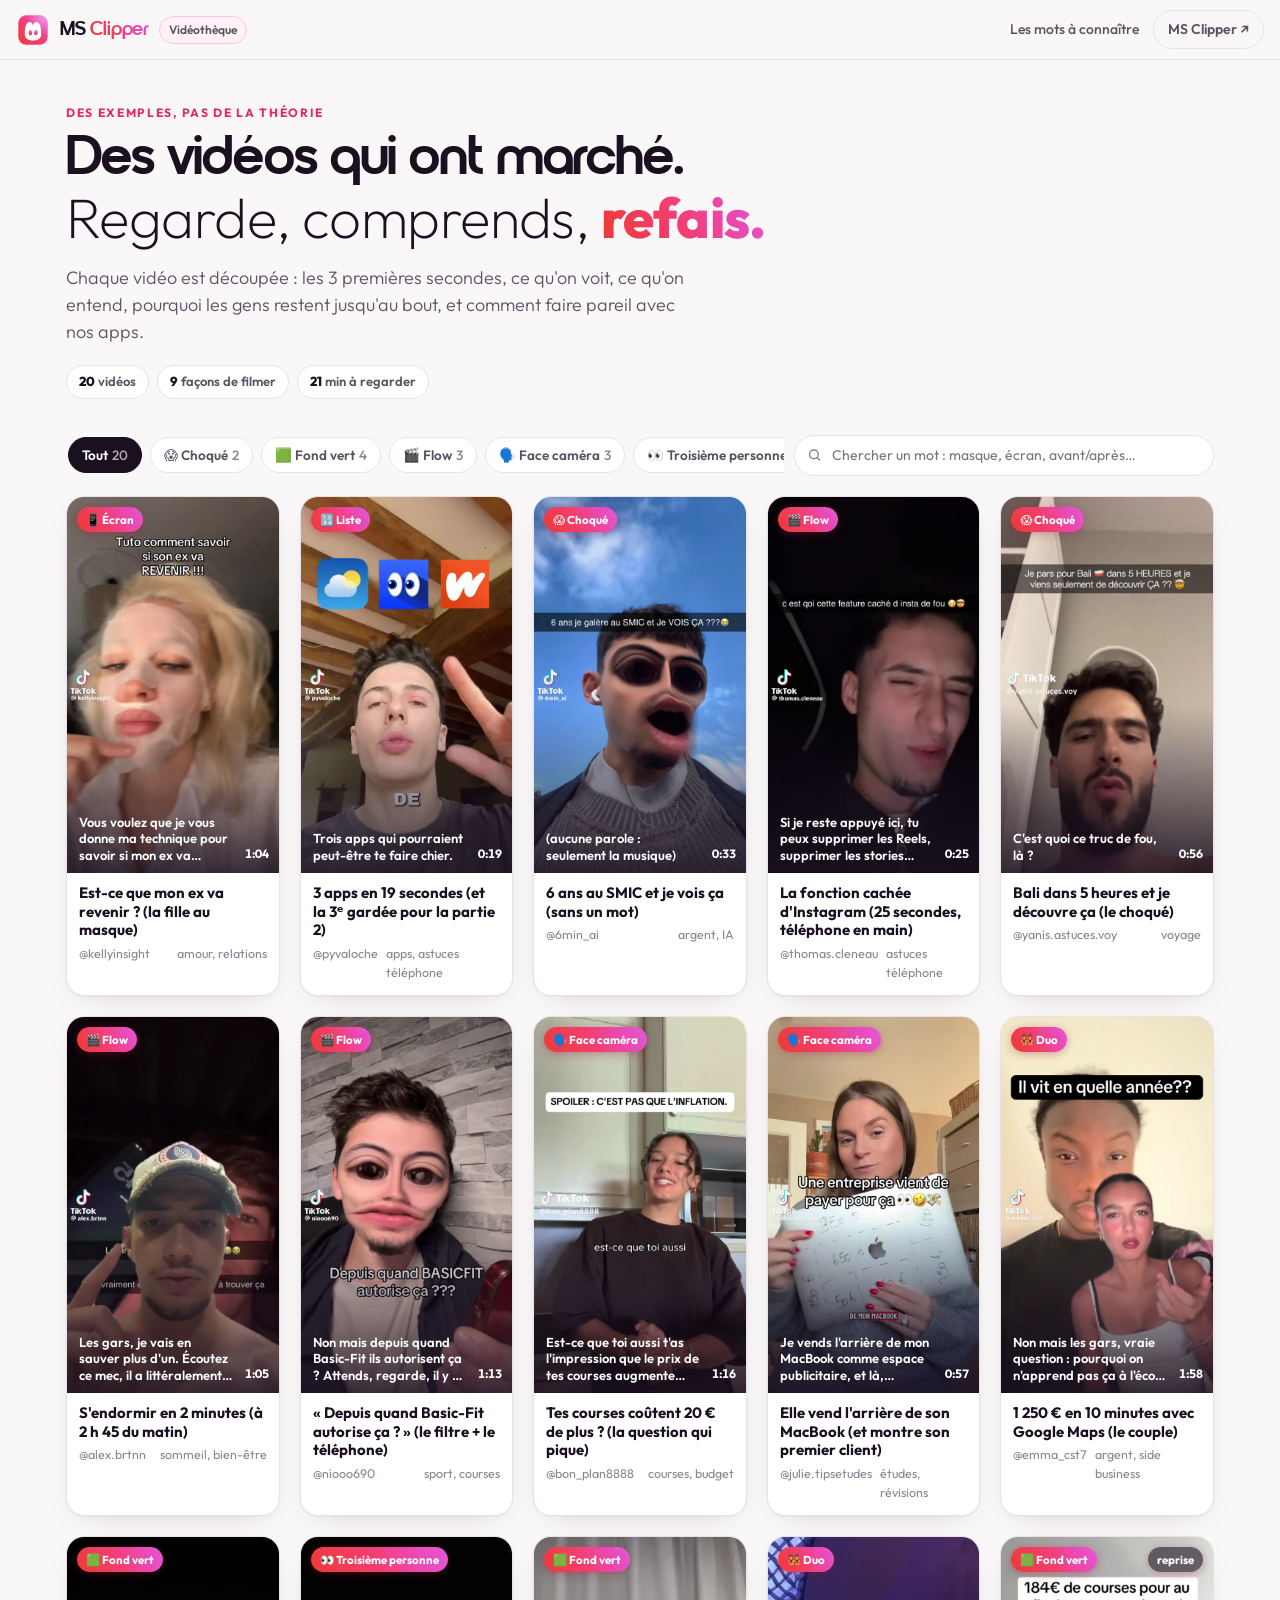
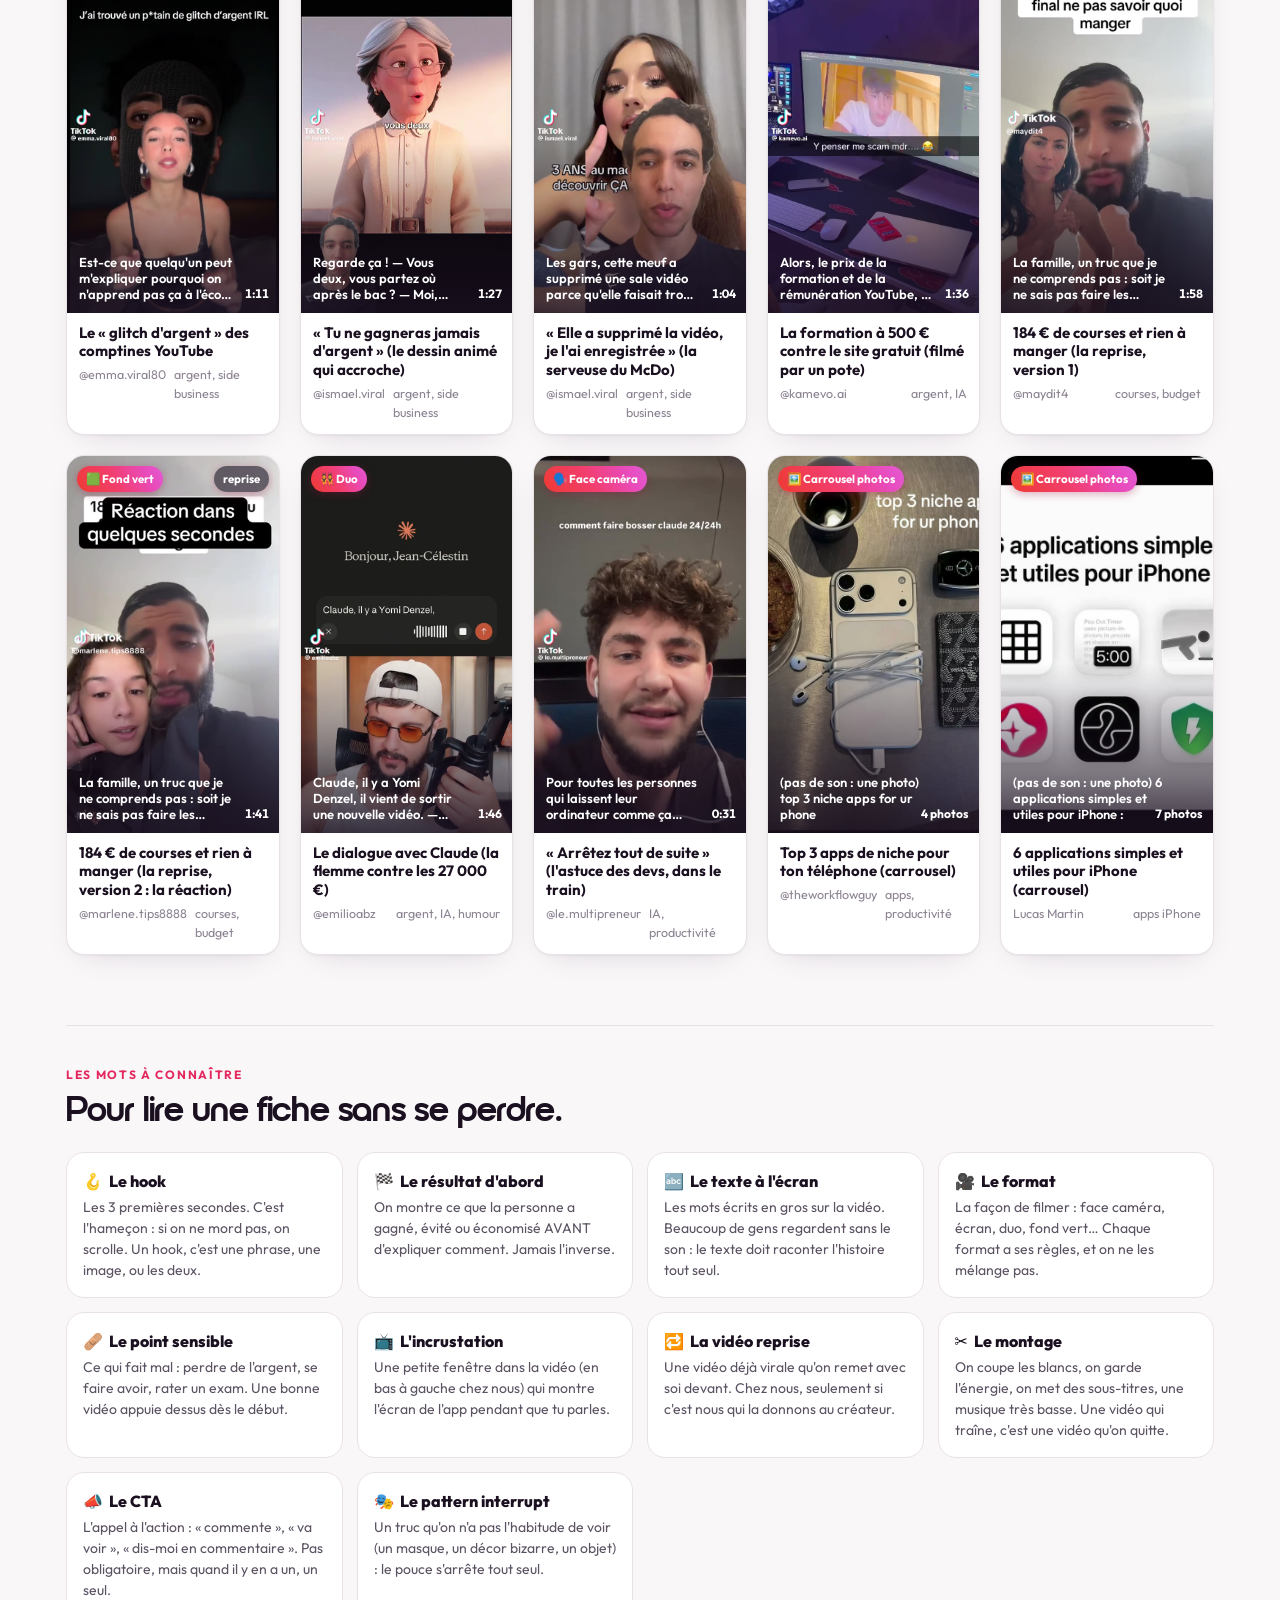
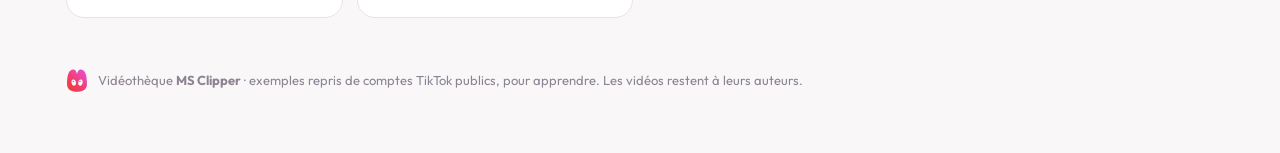
==== site/index.html @ fd5bc8db "Cache : version sur style.css et app.js Co-Authored-By: Claude Fable 5.1 <noreply@anthropic.com>" ====
<!doctype html>
<html lang="fr">
<head>
  <meta charset="utf-8">
  <meta name="viewport" content="width=device-width, initial-scale=1, viewport-fit=cover">
  <title>Vidéothèque MS Clipper</title>
  <meta name="description" content="Des vidéos qui ont marché, découpées pour les comprendre : le hook, ce qu'on voit, ce qu'on entend, pourquoi ça marche et comment le refaire.">
  <meta name="theme-color" content="#f23e6e">
  <meta name="robots" content="noindex">
  <link rel="icon" href="img/favicon.png" type="image/png">
  <link rel="apple-touch-icon" href="img/apple-touch-icon.png">
  <meta property="og:title" content="Vidéothèque MS Clipper">
  <meta property="og:description" content="Des vidéos qui ont marché, découpées pour les comprendre et les refaire.">
  <meta property="og:type" content="website">
  <meta property="og:locale" content="fr_FR">
  <link rel="preconnect" href="https://fonts.googleapis.com">
  <link rel="preconnect" href="https://fonts.gstatic.com" crossorigin>
  <link href="https://fonts.googleapis.com/css2?family=Outfit:wght@200;300;400;500;600;700;800;900&display=swap" rel="stylesheet">
  <link rel="stylesheet" href="style.css?v=2">
</head>
<body>
  <header class="top">
    <a class="brand" href="#" aria-label="Vidéothèque MS Clipper, accueil">
      <img src="img/icone.svg" alt="" width="34" height="34">
      <span class="wordmark">MS <em>Clipper</em></span>
      <span class="area">Vidéothèque</span>
    </a>
    <nav class="topnav">
      <a href="#lexique">Les mots à connaître</a>
      <a class="btn btn-ghost" href="https://ms-clipper.vercel.app" target="_blank" rel="noopener">MS Clipper ↗</a>
    </nav>
  </header>

  <main id="accueil">
    <section class="hero">
      <div class="eyebrow">Des exemples, pas de la théorie</div>
      <h1>
        <span class="l1">Des vidéos qui ont marché.</span>
        <span class="l2">Regarde, comprends, <b class="brand-text">refais.</b></span>
      </h1>
      <p class="lead">Chaque vidéo est découpée : les 3 premières secondes, ce qu'on voit, ce qu'on entend, pourquoi les gens restent jusqu'au bout, et comment faire pareil avec nos apps.</p>
      <div class="stats" id="stats"></div>
    </section>

    <section class="filtres" aria-label="Filtres">
      <div class="chips" id="chips-formats"></div>
      <label class="recherche">
        <svg width="16" height="16" viewBox="0 0 24 24" fill="none" stroke="currentColor" stroke-width="2.2" stroke-linecap="round"><circle cx="11" cy="11" r="7"/><path d="m20 20-3.5-3.5"/></svg>
        <input id="q" type="search" placeholder="Chercher un mot : masque, écran, avant/après…" autocomplete="off">
      </label>
    </section>

    <section class="grille" id="grille" aria-live="polite"></section>
    <p class="vide" id="vide" hidden>Rien avec ce mot. Essaie un autre, ou enlève le filtre.</p>

    <section class="lexique" id="lexique">
      <div class="eyebrow">Les mots à connaître</div>
      <h2 class="display">Pour lire une fiche sans se perdre.</h2>
      <div class="defs" id="defs"></div>
    </section>

    <footer class="pied">
      <img src="img/mascotte-degrade.svg" alt="" width="22" height="25">
      <span>Vidéothèque <strong>MS Clipper</strong> · exemples repris de comptes TikTok publics, pour apprendre. Les vidéos restent à leurs auteurs.</span>
    </footer>
  </main>

  <section id="fiche" class="fiche" hidden aria-modal="true" role="dialog">
    <div class="fiche-barre">
      <a class="btn btn-ghost retour" href="#" id="retour">← Toutes les vidéos</a>
      <div class="fiche-nav">
        <button class="btn btn-ghost" id="prec" title="Vidéo précédente (←)">←</button>
        <span class="compteur" id="compteur"></span>
        <button class="btn btn-ghost" id="suiv" title="Vidéo suivante (→)">→</button>
      </div>
    </div>
    <div class="fiche-corps" id="fiche-corps"></div>
  </section>

  <script src="app.js?v=2"></script>
</body>
</html>
---- site/style.css ----
/* Vidéothèque MS Clipper — charte MS Clipper (iBrand + Outfit, dégradé rouge → magenta) */

@font-face {
  font-family: "iBrand";
  src: url("fonts/Ibrand.woff2") format("woff2");
  font-weight: 700;
  font-display: swap;
  /* ù û ü minuscules défectueux dans iBrand : le navigateur les prend dans Outfit */
  unicode-range: U+0000-00F8, U+00FD-FFFF;
}

:root {
  --rouge: #ee3a32;
  --rose: #f23e6e;
  --framboise: #e94ab8;
  --magenta: #e35ad6;
  --brand: #e3285e;
  --brand-50: #fff1f5;
  --brand-100: #ffe1ea;
  --brand-200: #ffc5d7;
  --brand-700: #bf1b4f;
  --ink: #1a1020;
  --canvas: #faf7f9;
  --carte: #ffffff;
  --bord: #e8e2e7;
  --texte: #1a1020;
  --texte-2: #5b5262;
  --texte-3: #8d8493;
  --ombre: 0 1px 2px rgba(26, 16, 32, 0.04), 0 10px 30px -18px rgba(26, 16, 32, 0.25);
  --degrade: linear-gradient(60deg, #ee3a32, #f23e6e 45%, #e94ab8 78%, #e35ad6);
  --rayon: 18px;
  --display: "iBrand", "Outfit", system-ui, sans-serif;
  --sans: "Outfit", system-ui, -apple-system, sans-serif;
}

@media (prefers-color-scheme: dark) {
  :root:not([data-theme="light"]) {
    --canvas: #150d1a;
    --carte: #1f1526;
    --bord: #33263c;
    --texte: #f6f0f4;
    --texte-2: #c3b7c6;
    --texte-3: #8d8493;
    --brand-50: #2a1522;
    --brand-100: #3a1a2d;
    --brand-200: #52223c;
    --ombre: 0 1px 2px rgba(0, 0, 0, 0.3), 0 10px 30px -18px rgba(0, 0, 0, 0.6);
  }
}
:root[data-theme="dark"] {
  --canvas: #150d1a;
  --carte: #1f1526;
  --bord: #33263c;
  --texte: #f6f0f4;
  --texte-2: #c3b7c6;
  --texte-3: #8d8493;
  --brand-50: #2a1522;
  --brand-100: #3a1a2d;
  --brand-200: #52223c;
}

* { box-sizing: border-box; }
html { -webkit-text-size-adjust: 100%; }
body {
  margin: 0;
  background: var(--canvas);
  color: var(--texte);
  font-family: var(--sans);
  font-size: 16px;
  line-height: 1.5;
  -webkit-font-smoothing: antialiased;
}
body.fige { overflow: hidden; }
a { color: inherit; text-decoration: none; }
img, video { display: block; max-width: 100%; }
button { font: inherit; color: inherit; }

.display, h1, h2, h3.display, .wordmark {
  font-family: var(--display);
  font-weight: 700;
  font-synthesis: none;
  letter-spacing: -0.01em;
}
.brand-text {
  background: var(--degrade);
  -webkit-background-clip: text;
  background-clip: text;
  color: transparent;
}
.eyebrow {
  font-size: 12px;
  font-weight: 700;
  letter-spacing: 0.14em;
  text-transform: uppercase;
  color: var(--brand);
  margin-bottom: 10px;
}

/* ——— Barre du haut ——— */
.top {
  position: sticky;
  top: 0;
  z-index: 20;
  display: flex;
  align-items: center;
  justify-content: space-between;
  gap: 12px;
  padding: 10px 16px;
  padding-top: calc(10px + env(safe-area-inset-top));
  background: color-mix(in srgb, var(--canvas) 86%, transparent);
  backdrop-filter: blur(14px);
  -webkit-backdrop-filter: blur(14px);
  border-bottom: 1px solid var(--bord);
}
.brand { display: flex; align-items: center; gap: 10px; min-width: 0; }
.brand img { width: 34px; height: 34px; border-radius: 10px; }
.wordmark { font-size: 20px; line-height: 1; white-space: nowrap; }
.wordmark em {
  font-style: normal;
  background: var(--degrade);
  -webkit-background-clip: text;
  background-clip: text;
  color: transparent;
}
.area {
  font-size: 12px;
  font-weight: 600;
  color: var(--texte-2);
  padding: 4px 9px;
  border-radius: 999px;
  background: var(--brand-50);
  border: 1px solid var(--brand-200);
  white-space: nowrap;
}
.topnav { display: flex; align-items: center; gap: 14px; font-size: 14px; font-weight: 500; color: var(--texte-2); }
.topnav a:first-child { display: none; }
@media (min-width: 640px) { .topnav a:first-child { display: inline; } }

.btn {
  display: inline-flex;
  align-items: center;
  gap: 6px;
  padding: 8px 14px;
  border-radius: 999px;
  border: 1px solid var(--bord);
  background: var(--carte);
  font-size: 14px;
  font-weight: 600;
  cursor: pointer;
  transition: transform 0.12s ease, border-color 0.12s ease;
}
.btn:hover { border-color: var(--brand-200); transform: translateY(-1px); }
.btn-ghost { background: transparent; }
.btn:disabled { opacity: 0.35; cursor: default; transform: none; }

/* ——— Accueil ——— */
main { max-width: 1180px; margin: 0 auto; padding: 0 16px 60px; }
.hero { padding: 44px 0 26px; max-width: 760px; }
h1 { margin: 0; font-size: clamp(34px, 6vw, 56px); line-height: 1.02; letter-spacing: -0.02em; }
h1 .l1 { display: block; }
h1 .l2 { display: block; font-family: var(--sans); font-weight: 200; letter-spacing: -0.01em; }
h1 .l2 b { font-weight: 800; }
.lead { margin: 18px 0 0; font-size: 18px; font-weight: 300; color: var(--texte-2); max-width: 620px; }
.stats { display: flex; flex-wrap: wrap; gap: 8px; margin-top: 20px; }
.stat {
  font-size: 13px;
  font-weight: 600;
  color: var(--texte-2);
  background: var(--carte);
  border: 1px solid var(--bord);
  border-radius: 999px;
  padding: 6px 12px;
}
.stat b { color: var(--texte); font-weight: 800; }

/* ——— Filtres ——— */
.filtres {
  position: sticky;
  top: 55px;
  z-index: 10;
  display: flex;
  flex-wrap: wrap;
  gap: 10px;
  align-items: center;
  padding: 10px 0;
  background: color-mix(in srgb, var(--canvas) 92%, transparent);
  backdrop-filter: blur(10px);
  -webkit-backdrop-filter: blur(10px);
}
.chips { display: flex; gap: 8px; overflow-x: auto; scrollbar-width: none; flex: 1 1 320px; padding: 2px; }
.chips::-webkit-scrollbar { display: none; }
.chip {
  flex: 0 0 auto;
  padding: 7px 13px;
  border-radius: 999px;
  border: 1px solid var(--bord);
  background: var(--carte);
  font-size: 13.5px;
  font-weight: 600;
  color: var(--texte-2);
  cursor: pointer;
  white-space: nowrap;
}
.chip .n { color: var(--texte-3); font-weight: 500; margin-left: 4px; }
.chip.actif { background: var(--ink); color: #fff; border-color: var(--ink); }
.chip.actif .n { color: #ffffffa8; }
.recherche {
  display: flex;
  align-items: center;
  gap: 8px;
  flex: 1 1 260px;
  max-width: 420px;
  padding: 8px 12px;
  border-radius: 999px;
  border: 1px solid var(--bord);
  background: var(--carte);
  color: var(--texte-3);
}
.recherche input { border: 0; outline: 0; background: transparent; width: 100%; font: inherit; font-size: 14px; color: var(--texte); }
.recherche:focus-within { border-color: var(--rose); box-shadow: 0 0 0 3px var(--brand-100); }

/* ——— Grille ——— */
.grille {
  display: grid;
  grid-template-columns: repeat(auto-fill, minmax(165px, 1fr));
  gap: 16px;
  padding-top: 10px;
}
@media (min-width: 640px) { .grille { grid-template-columns: repeat(auto-fill, minmax(200px, 1fr)); gap: 20px; } }
.carte {
  display: block;
  background: var(--carte);
  border: 1px solid var(--bord);
  border-radius: var(--rayon);
  overflow: hidden;
  box-shadow: var(--ombre);
  transition: transform 0.15s ease, box-shadow 0.15s ease;
}
.carte:hover { transform: translateY(-3px); box-shadow: 0 1px 2px rgba(26, 16, 32, 0.04), 0 22px 40px -20px rgba(227, 40, 94, 0.35); }
.carte .visuel { position: relative; aspect-ratio: 9 / 16; background: var(--ink); }
.carte .visuel img { width: 100%; height: 100%; object-fit: cover; }
.carte .visuel::after {
  content: "";
  position: absolute;
  inset: 55% 0 0;
  background: linear-gradient(to top, rgba(26, 16, 32, 0.85), transparent);
}
.badge {
  position: absolute;
  top: 10px;
  left: 10px;
  z-index: 1;
  font-size: 11.5px;
  font-weight: 700;
  color: #fff;
  background: var(--degrade);
  padding: 4px 9px;
  border-radius: 999px;
  box-shadow: 0 2px 8px rgba(158, 18, 64, 0.35);
}
.badge.gris { background: rgba(26, 16, 32, 0.6); backdrop-filter: blur(6px); }
.carte .duree {
  position: absolute;
  right: 10px;
  bottom: 10px;
  z-index: 1;
  font-size: 12px;
  font-weight: 700;
  color: #fff;
  font-variant-numeric: tabular-nums;
}
.carte .hook {
  position: absolute;
  left: 12px;
  right: 46px;
  bottom: 10px;
  z-index: 1;
  color: #fff;
  font-size: 13px;
  font-weight: 600;
  line-height: 1.25;
  display: -webkit-box;
  -webkit-line-clamp: 3;
  -webkit-box-orient: vertical;
  overflow: hidden;
}
.carte .infos { padding: 11px 12px 13px; }
.carte .titre { font-size: 15px; font-weight: 700; line-height: 1.25; margin: 0 0 4px; }
.carte .compte { font-size: 12.5px; color: var(--texte-3); display: flex; justify-content: space-between; gap: 8px; }
.vide { color: var(--texte-2); padding: 30px 0; }

/* ——— Lexique ——— */
.lexique { margin-top: 70px; padding-top: 40px; border-top: 1px solid var(--bord); }
.lexique h2 { font-size: clamp(26px, 4vw, 36px); margin: 0 0 20px; line-height: 1.05; }
.defs { display: grid; grid-template-columns: repeat(auto-fill, minmax(240px, 1fr)); gap: 14px; }
.def { background: var(--carte); border: 1px solid var(--bord); border-radius: var(--rayon); padding: 16px; }
.def .mot { font-weight: 800; font-size: 16px; margin-bottom: 4px; }
.def .mot span { margin-right: 6px; }
.def p { margin: 0; font-size: 14px; color: var(--texte-2); }

.pied { display: flex; align-items: center; gap: 10px; margin-top: 50px; font-size: 13px; color: var(--texte-3); }

/* ——— Fiche d'une vidéo ——— */
.fiche {
  position: fixed;
  inset: 0;
  z-index: 50;
  overflow-y: auto;
  background: var(--canvas);
  -webkit-overflow-scrolling: touch;
}
.fiche[hidden] { display: none; }
.fiche-barre {
  position: sticky;
  top: 0;
  z-index: 2;
  display: flex;
  justify-content: space-between;
  align-items: center;
  gap: 10px;
  padding: 10px 16px;
  padding-top: calc(10px + env(safe-area-inset-top));
  background: color-mix(in srgb, var(--canvas) 88%, transparent);
  backdrop-filter: blur(14px);
  -webkit-backdrop-filter: blur(14px);
  border-bottom: 1px solid var(--bord);
}
.fiche-nav { display: flex; align-items: center; gap: 6px; }
.compteur { font-size: 13px; color: var(--texte-3); font-variant-numeric: tabular-nums; min-width: 52px; text-align: center; }
.fiche-corps { max-width: 1180px; margin: 0 auto; padding: 22px 16px 80px; }
@media (min-width: 900px) {
  .fiche-corps { display: grid; grid-template-columns: 340px 1fr; gap: 40px; align-items: start; }
  .lecteur { position: sticky; top: 76px; }
}
@media (min-width: 1100px) { .fiche-corps { grid-template-columns: 380px 1fr; gap: 56px; } }

.lecteur video {
  width: 100%;
  aspect-ratio: 9 / 16;
  border-radius: 22px;
  background: #000;
  box-shadow: 0 30px 60px -30px rgba(26, 16, 32, 0.5);
  outline: none;
  max-height: calc(100vh - 110px);
  object-fit: contain;
  margin: 0 auto;
}
.lecteur .carrousel { display: grid; grid-template-columns: 1fr; gap: 10px; }
.lecteur .carrousel img { border-radius: 22px; border: 1px solid var(--bord); }
.lecteur .source { margin-top: 12px; font-size: 13px; color: var(--texte-3); display: flex; flex-wrap: wrap; gap: 6px 12px; }
.lecteur .source b { color: var(--texte-2); font-weight: 600; }
@media (max-width: 899px) { .lecteur video { max-height: 70vh; width: auto; } }

.analyse > header { margin-bottom: 26px; }
.analyse h2 { font-size: clamp(28px, 4.5vw, 42px); line-height: 1.04; margin: 6px 0 10px; }
.analyse .sous { font-size: 17px; font-weight: 300; color: var(--texte-2); margin: 0; }
.tags { display: flex; flex-wrap: wrap; gap: 6px; margin-top: 14px; }
.tag { font-size: 12.5px; font-weight: 600; padding: 4px 10px; border-radius: 999px; background: var(--brand-50); color: var(--brand-700); border: 1px solid var(--brand-200); }
:root[data-theme="dark"] .tag { color: #ff9ab8; }
@media (prefers-color-scheme: dark) { :root:not([data-theme="light"]) .tag { color: #ff9ab8; } }

.bloc { margin-top: 30px; }
.bloc h3 { margin: 0 0 12px; font-size: 20px; font-weight: 800; letter-spacing: -0.01em; }
.bloc h3 small { display: block; font-size: 14px; font-weight: 400; color: var(--texte-3); margin-top: 2px; }

/* Le hook : grosse citation */
.hookbox { background: var(--carte); border: 1px solid var(--bord); border-radius: var(--rayon); padding: 18px 20px; box-shadow: var(--ombre); }
.hookbox .dit { font-family: var(--display); font-size: clamp(20px, 3vw, 26px); line-height: 1.2; margin: 0 0 12px; }
.hookbox .dit::before { content: "« "; color: var(--rose); }
.hookbox .dit::after { content: " »"; color: var(--rose); }
.hookbox .voit { font-size: 15px; color: var(--texte-2); margin: 0; }
.hookbox .voit b { color: var(--texte); font-weight: 700; }

/* Le déroulé : étapes cliquables */
.etapes { display: grid; gap: 8px; }
.etape {
  display: grid;
  grid-template-columns: 64px 1fr;
  gap: 12px;
  padding: 12px 14px;
  border-radius: 14px;
  background: var(--carte);
  border: 1px solid var(--bord);
  text-align: left;
  cursor: pointer;
  transition: border-color 0.12s ease, background 0.12s ease;
}
.etape:hover { border-color: var(--brand-200); }
.etape.actif { border-color: var(--rose); background: var(--brand-50); }
.etape .t { font-variant-numeric: tabular-nums; font-weight: 800; font-size: 14px; color: var(--brand); padding-top: 2px; }
.etape .t small { display: block; font-weight: 500; color: var(--texte-3); font-size: 11.5px; }
.etape .ligne { font-size: 14.5px; line-height: 1.4; }
.etape .ligne + .ligne { margin-top: 4px; }
.etape .ligne b { font-weight: 700; margin-right: 4px; }
.etape .ligne.voit b { color: var(--framboise); }
.etape .ligne.entend b { color: var(--brand); }

/* Pourquoi ça marche : ingrédients */
.ingredients { display: grid; grid-template-columns: repeat(auto-fill, minmax(220px, 1fr)); gap: 10px; }
.ingredient { background: var(--carte); border: 1px solid var(--bord); border-radius: 14px; padding: 14px; }
.ingredient .e { font-size: 24px; line-height: 1; margin-bottom: 8px; }
.ingredient .n { font-weight: 800; font-size: 15px; margin-bottom: 3px; }
.ingredient p { margin: 0; font-size: 14px; color: var(--texte-2); }

/* À refaire chez nous */
.refaire { display: grid; gap: 10px; }
.appli {
  background: var(--carte);
  border: 1px solid var(--bord);
  border-radius: var(--rayon);
  padding: 16px 18px;
  border-left: 4px solid var(--rose);
}
.appli .nom { font-size: 12px; font-weight: 700; letter-spacing: 0.12em; text-transform: uppercase; color: var(--brand); }
.appli .h { font-family: var(--display); font-size: 19px; line-height: 1.2; margin: 6px 0 8px; }
.appli .h::before { content: "« "; color: var(--rose); }
.appli .h::after { content: " »"; color: var(--rose); }
.appli p { margin: 0; font-size: 14.5px; color: var(--texte-2); }

/* Texte à l'écran */
.ecran { display: flex; flex-wrap: wrap; gap: 8px; }
.ecran span {
  font-weight: 800;
  font-size: 14px;
  padding: 6px 10px;
  border-radius: 8px;
  background: var(--ink);
  color: #fff;
  box-shadow: 0 2px 0 rgba(0, 0, 0, 0.25);
}

/* Transcription */
details.transcription { border: 1px solid var(--bord); border-radius: 14px; background: var(--carte); padding: 0 16px; }
details.transcription summary { cursor: pointer; padding: 12px 0; font-weight: 700; font-size: 15px; list-style: none; display: flex; justify-content: space-between; }
details.transcription summary::-webkit-details-marker { display: none; }
details.transcription summary::after { content: "+"; color: var(--texte-3); font-weight: 400; }
details[open].transcription summary::after { content: "–"; }
.lignes { padding: 0 0 12px; display: grid; gap: 4px; }
.ligne-t { display: grid; grid-template-columns: 44px 1fr; gap: 8px; font-size: 14px; cursor: pointer; padding: 3px 6px; border-radius: 6px; }
.ligne-t:hover { background: var(--brand-50); }
.ligne-t.actif { background: var(--brand-50); }
.ligne-t .t { color: var(--brand); font-variant-numeric: tabular-nums; font-weight: 600; font-size: 12.5px; padding-top: 1px; }

.note { margin-top: 14px; padding: 12px 14px; border-radius: 12px; background: var(--brand-50); border: 1px solid var(--brand-200); font-size: 14px; color: var(--texte-2); }
.note b { color: var(--texte); }

.fiche-suiv { margin-top: 36px; display: flex; gap: 10px; justify-content: space-between; }

@media (prefers-reduced-motion: reduce) {
  .carte, .btn { transition: none; }
}
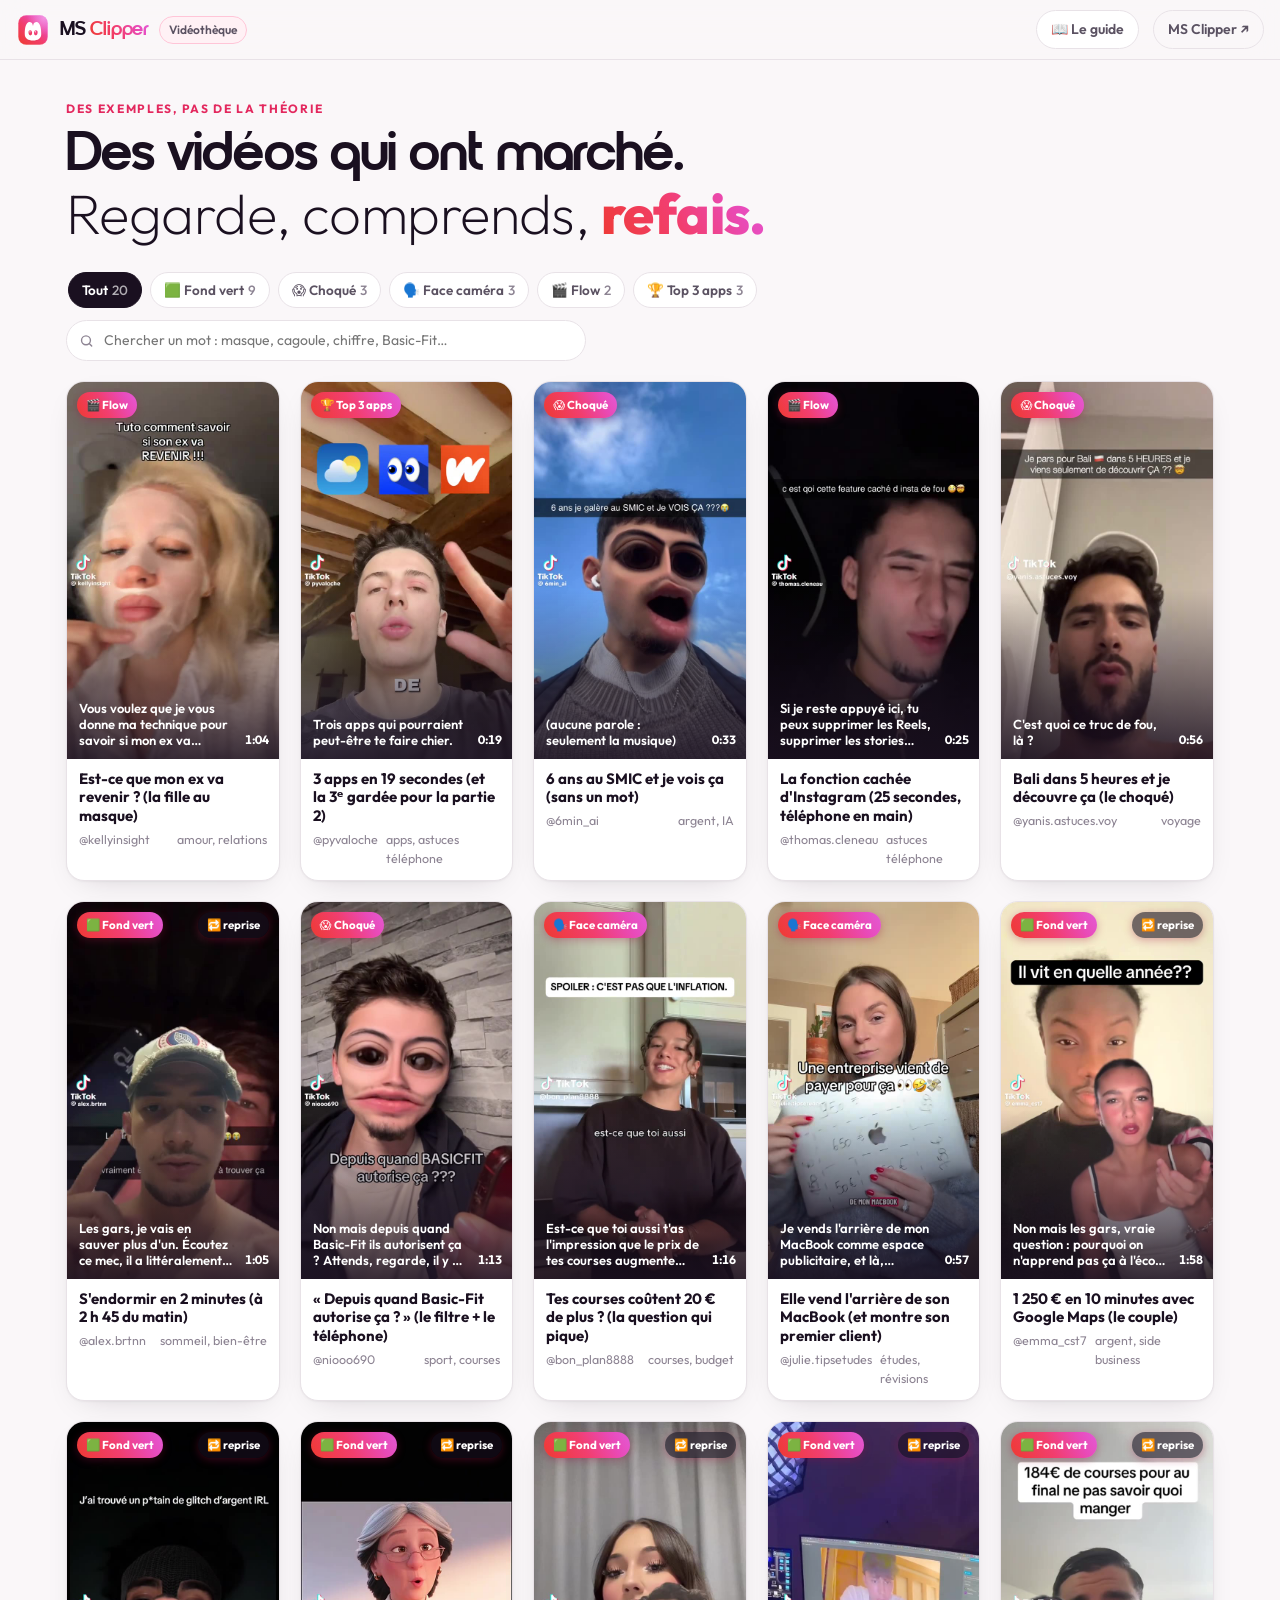
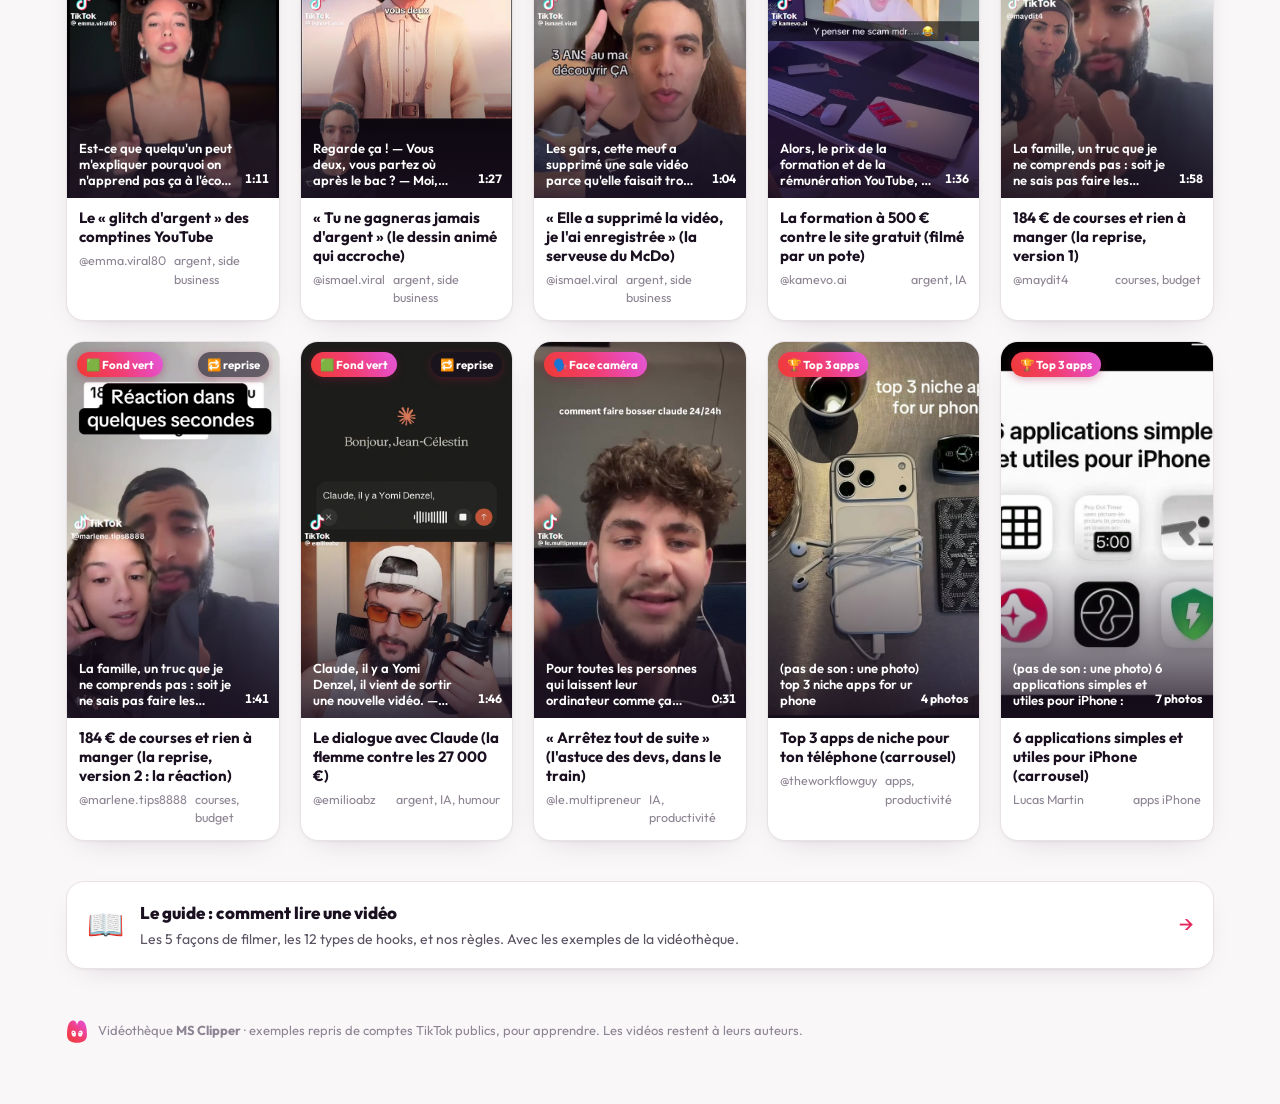
==== commit d87adf3e: "Analyse poussée : reclassement, fiche technique, chronologie, guide Co-Authored-By: Claude Fable 5.1" ====
--- a/site/index.html
+++ b/site/index.html
@@ -16,7 +16,7 @@
   <link rel="preconnect" href="https://fonts.googleapis.com">
   <link rel="preconnect" href="https://fonts.gstatic.com" crossorigin>
   <link href="https://fonts.googleapis.com/css2?family=Outfit:wght@200;300;400;500;600;700;800;900&display=swap" rel="stylesheet">
-  <link rel="stylesheet" href="style.css?v=2">
+  <link rel="stylesheet" href="style.css?v=3">
 </head>
 <body>
   <header class="top">
@@ -26,7 +26,7 @@
       <span class="area">Vidéothèque</span>
     </a>
     <nav class="topnav">
-      <a href="#lexique">Les mots à connaître</a>
+      <a class="btn" href="#guide">📖 Le guide</a>
       <a class="btn btn-ghost" href="https://ms-clipper.vercel.app" target="_blank" rel="noopener">MS Clipper ↗</a>
     </nav>
   </header>
@@ -38,26 +38,27 @@
         <span class="l1">Des vidéos qui ont marché.</span>
         <span class="l2">Regarde, comprends, <b class="brand-text">refais.</b></span>
       </h1>
-      <p class="lead">Chaque vidéo est découpée : les 3 premières secondes, ce qu'on voit, ce qu'on entend, pourquoi les gens restent jusqu'au bout, et comment faire pareil avec nos apps.</p>
-      <div class="stats" id="stats"></div>
     </section>
 
     <section class="filtres" aria-label="Filtres">
       <div class="chips" id="chips-formats"></div>
       <label class="recherche">
         <svg width="16" height="16" viewBox="0 0 24 24" fill="none" stroke="currentColor" stroke-width="2.2" stroke-linecap="round"><circle cx="11" cy="11" r="7"/><path d="m20 20-3.5-3.5"/></svg>
-        <input id="q" type="search" placeholder="Chercher un mot : masque, écran, avant/après…" autocomplete="off">
+        <input id="q" type="search" placeholder="Chercher un mot : masque, cagoule, chiffre, Basic-Fit…" autocomplete="off">
       </label>
     </section>
 
     <section class="grille" id="grille" aria-live="polite"></section>
     <p class="vide" id="vide" hidden>Rien avec ce mot. Essaie un autre, ou enlève le filtre.</p>
 
-    <section class="lexique" id="lexique">
-      <div class="eyebrow">Les mots à connaître</div>
-      <h2 class="display">Pour lire une fiche sans se perdre.</h2>
-      <div class="defs" id="defs"></div>
-    </section>
+    <a class="guide-teaser" href="#guide">
+      <span class="gt-emoji">📖</span>
+      <span>
+        <b>Le guide : comment lire une vidéo</b>
+        <span>Les 5 façons de filmer, les 12 types de hooks, et nos règles. Avec les exemples de la vidéothèque.</span>
+      </span>
+      <span class="gt-fleche">→</span>
+    </a>
 
     <footer class="pied">
       <img src="img/mascotte-degrade.svg" alt="" width="22" height="25">
@@ -67,7 +68,7 @@
 
   <section id="fiche" class="fiche" hidden aria-modal="true" role="dialog">
     <div class="fiche-barre">
-      <a class="btn btn-ghost retour" href="#" id="retour">← Toutes les vidéos</a>
+      <a class="btn btn-ghost retour" href="#">← Toutes les vidéos</a>
       <div class="fiche-nav">
         <button class="btn btn-ghost" id="prec" title="Vidéo précédente (←)">←</button>
         <span class="compteur" id="compteur"></span>
@@ -77,6 +78,60 @@
     <div class="fiche-corps" id="fiche-corps"></div>
   </section>
 
-  <script src="app.js?v=2"></script>
+  <section id="guide" class="fiche guide" hidden>
+    <div class="fiche-barre">
+      <a class="btn btn-ghost retour" href="#">← Toutes les vidéos</a>
+      <nav class="guide-nav">
+        <a href="#guide-lire">Lire une vidéo</a>
+        <a href="#guide-formats">Les formats</a>
+        <a href="#guide-hooks">Les hooks</a>
+        <a href="#guide-regles">Nos règles</a>
+      </nav>
+    </div>
+    <div class="guide-corps">
+      <header class="guide-hero">
+        <div class="eyebrow">Le guide</div>
+        <h1><span class="l1">Comment lire une vidéo.</span><span class="l2">Et comment <b class="brand-text">refaire</b> celles qui marchent.</span></h1>
+      </header>
+
+      <section class="g-section" id="guide-lire">
+        <h2 class="display">1 · Lire une vidéo en 6 questions</h2>
+        <p class="g-intro">Chaque fiche de la vidéothèque répond à ces 6 questions, avec la seconde exacte. Quand tu regardes une vidéo qui marche, pose-les-toi dans cet ordre.</p>
+        <ol class="g-grille">
+          <li><b>🪝 Le hook</b><span>Qu'est-ce qui se passe dans les 3 premières secondes ? Une phrase, une image, ou les deux ?</span></li>
+          <li><b>🩹 Le point sensible</b><span>Sur quoi ça appuie ? Perdre de l'argent, se faire avoir, rater un exam, ne pas dormir…</span></li>
+          <li><b>🗣️ L'outil nommé</b><span>À quelle seconde on entend le nom de l'app ? (Chez nous : avant 20 s.)</span></li>
+          <li><b>📱 L'outil montré</b><span>À quelle seconde on voit l'écran, et comment : téléphone en main, incrustation, capture ?</span></li>
+          <li><b>🧾 La preuve</b><span>Quel écran prouve que ça marche ? Un chiffre, un verdict, des stats. À quelle seconde ?</span></li>
+          <li><b>🏁 La fin</b><span>Comment ça se termine : un CTA (« commente »), une vanne, ou une coupe sèche ?</span></li>
+        </ol>
+      </section>
+
+      <section class="g-section" id="guide-formats">
+        <h2 class="display">2 · Les façons de filmer</h2>
+        <p class="g-intro">Un format, c'est une façon de filmer qu'on ne mélange pas avec une autre. Chaque format a sa règle chez nous.</p>
+        <div class="g-formats" id="g-formats"></div>
+      </section>
+
+      <section class="g-section" id="guide-hooks">
+        <h2 class="display">3 · Les types de hooks</h2>
+        <p class="g-intro">Les 3 premières secondes. Une vidéo qui marche en combine souvent deux ou trois (une question + un visuel bizarre, par exemple). Clique sur un exemple pour voir la vidéo.</p>
+        <div class="g-hooks" id="g-hooks"></div>
+      </section>
+
+      <section class="g-section" id="guide-regles">
+        <h2 class="display">4 · Nos règles</h2>
+        <p class="g-intro">Ce qu'on garde des vidéos qui marchent, et ce qu'on ne fait jamais chez nous.</p>
+        <div class="g-regles" id="g-regles"></div>
+      </section>
+
+      <section class="g-section" id="guide-lexique">
+        <h2 class="display">5 · Les mots</h2>
+        <div class="defs" id="defs"></div>
+      </section>
+    </div>
+  </section>
+
+  <script src="app.js?v=3"></script>
 </body>
 </html>
--- a/site/style.css
+++ b/site/style.css
@@ -155,7 +155,7 @@
 
 /* ——— Accueil ——— */
 main { max-width: 1180px; margin: 0 auto; padding: 0 16px 60px; }
-.hero { padding: 44px 0 26px; max-width: 760px; }
+.hero { padding: 40px 0 18px; max-width: 760px; }
 h1 { margin: 0; font-size: clamp(34px, 6vw, 56px); line-height: 1.02; letter-spacing: -0.02em; }
 h1 .l1 { display: block; }
 h1 .l2 { display: block; font-family: var(--sans); font-weight: 200; letter-spacing: -0.01em; }
@@ -187,8 +187,7 @@
   backdrop-filter: blur(10px);
   -webkit-backdrop-filter: blur(10px);
 }
-.chips { display: flex; gap: 8px; overflow-x: auto; scrollbar-width: none; flex: 1 1 320px; padding: 2px; }
-.chips::-webkit-scrollbar { display: none; }
+.chips { display: flex; flex-wrap: wrap; gap: 8px; flex: 1 1 100%; padding: 2px; }
 .chip {
   flex: 0 0 auto;
   padding: 7px 13px;
@@ -208,8 +207,8 @@
   display: flex;
   align-items: center;
   gap: 8px;
-  flex: 1 1 260px;
-  max-width: 420px;
+  flex: 1 1 100%;
+  max-width: 520px;
   padding: 8px 12px;
   border-radius: 999px;
   border: 1px solid var(--bord);
@@ -449,3 +448,134 @@
 @media (prefers-reduced-motion: reduce) {
   .carte, .btn { transition: none; }
 }
+
+
+/* ——— Accueil : teaser du guide ——— */
+.badge-droite { left: auto; right: 10px; }
+.guide-teaser {
+  display: grid;
+  grid-template-columns: auto 1fr auto;
+  align-items: center;
+  gap: 16px;
+  margin-top: 40px;
+  padding: 18px 20px;
+  border-radius: var(--rayon);
+  background: var(--carte);
+  border: 1px solid var(--bord);
+  box-shadow: var(--ombre);
+}
+.guide-teaser:hover { border-color: var(--brand-200); }
+.guide-teaser .gt-emoji { font-size: 30px; }
+.guide-teaser b { display: block; font-size: 17px; font-weight: 800; }
+.guide-teaser span span { font-size: 14px; color: var(--texte-2); }
+.guide-teaser .gt-fleche { font-size: 22px; color: var(--brand); }
+
+/* ——— Fiche technique ——— */
+.tech {
+  display: grid;
+  grid-template-columns: 120px 1fr;
+  gap: 0;
+  border: 1px solid var(--bord);
+  border-radius: var(--rayon);
+  background: var(--carte);
+  overflow: hidden;
+}
+.tech-k, .tech-v { padding: 10px 14px; border-top: 1px solid var(--bord); font-size: 14.5px; line-height: 1.45; }
+.tech-k:first-child, .tech-k:first-child + .tech-v { border-top: 0; }
+.tech-k { font-size: 11.5px; font-weight: 700; letter-spacing: 0.1em; text-transform: uppercase; color: var(--brand); padding-top: 12px; }
+.tech-v b { font-weight: 700; }
+.tech-sous { color: var(--texte-2); font-size: 13.5px; }
+.tech .tags { margin-top: 0; }
+.tag-hook { text-decoration: none; }
+.niveau-facile { background: #e6f7ee; color: #157347; border-color: #b7e4c7; }
+.niveau-moyen { background: #fff4e0; color: #9a5b00; border-color: #ffd58a; }
+.niveau-costaud { background: var(--brand-50); color: var(--brand-700); }
+@media (max-width: 480px) { .tech { grid-template-columns: 1fr; } .tech-k { padding-bottom: 0; border-top: 1px solid var(--bord); } .tech-v { border-top: 0; padding-top: 4px; } .tech-k:first-child { border-top: 0; } }
+
+/* ——— Chronologie ——— */
+.chrono-barre { position: relative; height: 40px; margin: 4px 6px 10px; }
+.chrono-barre .piste { position: absolute; left: 0; right: 0; top: 19px; height: 4px; border-radius: 2px; background: var(--degrade); opacity: 0.6; }
+.chrono-barre .pt { position: absolute; top: 2px; transform: translateX(-50%); width: 34px; height: 34px; border-radius: 50%; background: var(--carte); border: 1px solid var(--bord); display: grid; place-items: center; font-size: 16px; cursor: pointer; box-shadow: var(--ombre); }
+.chrono-barre .pt:hover { border-color: var(--rose); }
+.chrono-barre .fin-t { position: absolute; right: 0; top: 26px; font-size: 11px; color: var(--texte-3); font-variant-numeric: tabular-nums; }
+.chrono { display: grid; gap: 6px; }
+.chrono-ligne {
+  display: grid;
+  grid-template-columns: 58px 150px 1fr;
+  gap: 10px;
+  align-items: start;
+  padding: 10px 12px;
+  border-radius: 12px;
+  background: var(--carte);
+  border: 1px solid var(--bord);
+  text-align: left;
+  cursor: pointer;
+  font-size: 14px;
+}
+.chrono-ligne:hover { border-color: var(--brand-200); }
+.chrono-ligne.sans { cursor: default; opacity: 0.75; }
+.chrono-t { font-weight: 800; color: var(--brand); font-variant-numeric: tabular-nums; }
+.chrono-nom { font-weight: 700; }
+.chrono-quoi { color: var(--texte-2); }
+@media (max-width: 600px) { .chrono-ligne { grid-template-columns: 58px 1fr; } .chrono-quoi { grid-column: 2; } }
+
+/* ——— Chez nous ——— */
+.checks { list-style: none; margin: 0; padding: 0; display: grid; gap: 6px; }
+.check { display: flex; gap: 10px; align-items: flex-start; padding: 10px 12px; border-radius: 12px; background: var(--carte); border: 1px solid var(--bord); font-size: 14.5px; }
+.check small { display: block; font-size: 11px; font-weight: 700; letter-spacing: 0.1em; text-transform: uppercase; color: var(--texte-3); }
+.check-oui small { color: #157347; }
+.check-non small { color: var(--brand-700); }
+.check-bof small { color: #9a5b00; }
+.check-ico { font-size: 18px; line-height: 1.2; }
+
+/* ——— Guide ——— */
+.guide-nav { display: flex; gap: 6px; overflow-x: auto; scrollbar-width: none; }
+.guide-nav::-webkit-scrollbar { display: none; }
+.guide-nav a { font-size: 13.5px; font-weight: 600; color: var(--texte-2); padding: 7px 11px; border-radius: 999px; white-space: nowrap; }
+.guide-nav a:hover { background: var(--brand-50); color: var(--brand-700); }
+.guide-corps { max-width: 900px; margin: 0 auto; padding: 24px 16px 80px; }
+.guide-hero { margin-bottom: 20px; }
+.guide-hero h1 { font-size: clamp(30px, 5vw, 46px); }
+.g-section { margin-top: 44px; scroll-margin-top: 70px; }
+.g-section h2 { font-size: clamp(24px, 3.5vw, 32px); margin: 0 0 8px; line-height: 1.1; }
+.g-intro { margin: 0 0 18px; font-size: 16px; color: var(--texte-2); font-weight: 300; }
+.g-grille { list-style: none; margin: 0; padding: 0; display: grid; gap: 8px; counter-reset: q; }
+.g-grille li { display: grid; grid-template-columns: 190px 1fr; gap: 12px; padding: 12px 14px; border-radius: 12px; background: var(--carte); border: 1px solid var(--bord); font-size: 14.5px; }
+.g-grille li b { font-weight: 800; }
+.g-grille li span { color: var(--texte-2); }
+@media (max-width: 560px) { .g-grille li { grid-template-columns: 1fr; gap: 4px; } }
+.g-formats { display: grid; gap: 14px; }
+.g-format { padding: 18px; border-radius: var(--rayon); background: var(--carte); border: 1px solid var(--bord); box-shadow: var(--ombre); }
+.g-format-tete, .g-hook-tete { display: flex; align-items: center; gap: 10px; margin-bottom: 6px; }
+.g-format h3, .g-hook h3 { margin: 0; font-size: 19px; font-weight: 800; }
+.g-emoji { font-size: 24px; line-height: 1; }
+.g-n { margin-left: auto; font-size: 12.5px; color: var(--texte-3); }
+.g-def { margin: 0 0 10px; font-size: 15px; }
+.g-lignes p { margin: 6px 0; font-size: 14px; color: var(--texte-2); }
+.g-lignes b { display: block; color: var(--texte); font-weight: 700; margin-bottom: 1px; }
+.minis { display: flex; gap: 10px; overflow-x: auto; padding: 10px 2px 4px; scrollbar-width: thin; }
+.mini { flex: 0 0 120px; font-size: 12px; line-height: 1.25; color: var(--texte-2); }
+.mini img { width: 120px; aspect-ratio: 9 / 16; object-fit: cover; border-radius: 12px; border: 1px solid var(--bord); margin-bottom: 5px; }
+.mini span { display: -webkit-box; -webkit-line-clamp: 2; -webkit-box-orient: vertical; overflow: hidden; }
+.g-hooks { display: grid; grid-template-columns: repeat(auto-fill, minmax(270px, 1fr)); gap: 12px; }
+.g-hook { padding: 16px; border-radius: var(--rayon); background: var(--carte); border: 1px solid var(--bord); }
+.g-hook .g-def { font-size: 14px; color: var(--texte-2); }
+.g-ex { list-style: none; margin: 8px 0 0; padding: 0; display: grid; gap: 4px; }
+.g-ex a { display: block; font-size: 13px; padding: 6px 8px; border-radius: 8px; background: var(--brand-50); color: var(--texte); }
+.g-ex a:hover { background: var(--brand-100); }
+.g-ex small { display: block; color: var(--texte-3); font-size: 11.5px; }
+.g-regles { display: grid; gap: 10px; }
+.g-regle { display: flex; gap: 12px; align-items: flex-start; padding: 14px 16px; border-radius: 14px; background: var(--carte); border: 1px solid var(--bord); }
+.g-regle b { font-size: 15.5px; font-weight: 800; }
+.g-regle p { margin: 3px 0 0; font-size: 14px; color: var(--texte-2); }
+.chrono-barre { height: 58px; }
+.chrono-barre .piste { top: 37px; }
+.chrono-barre .pt { top: 20px; }
+.chrono-barre .pt.haut { top: -8px; }
+.chrono-barre .fin-t { top: 44px; }
+@media (prefers-color-scheme: dark) {
+  :root:not([data-theme="light"]) .niveau-facile { background: #15351f; color: #8fe0ad; border-color: #2c6a3f; }
+  :root:not([data-theme="light"]) .niveau-moyen { background: #3a2a0a; color: #ffd58a; border-color: #6a4d10; }
+  :root:not([data-theme="light"]) .check-oui small { color: #8fe0ad; }
+  :root:not([data-theme="light"]) .check-bof small { color: #ffd58a; }
+}
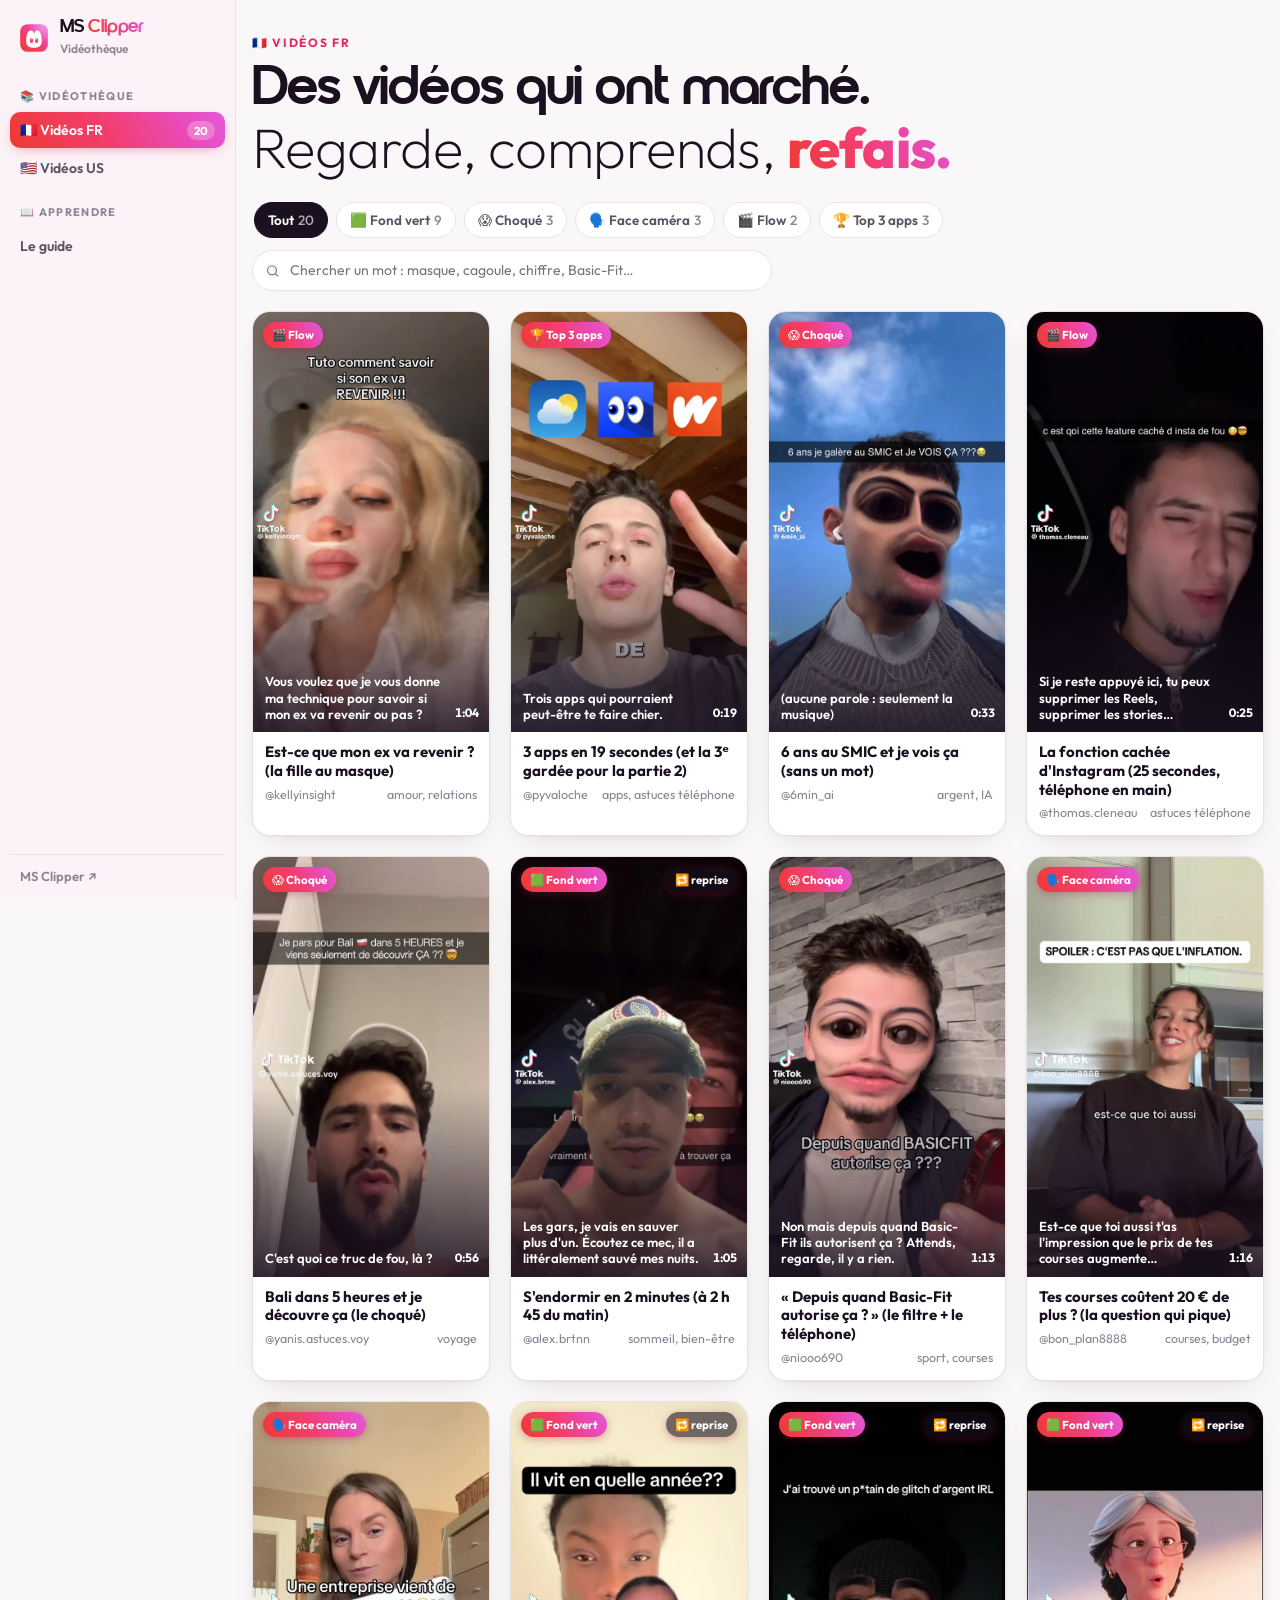
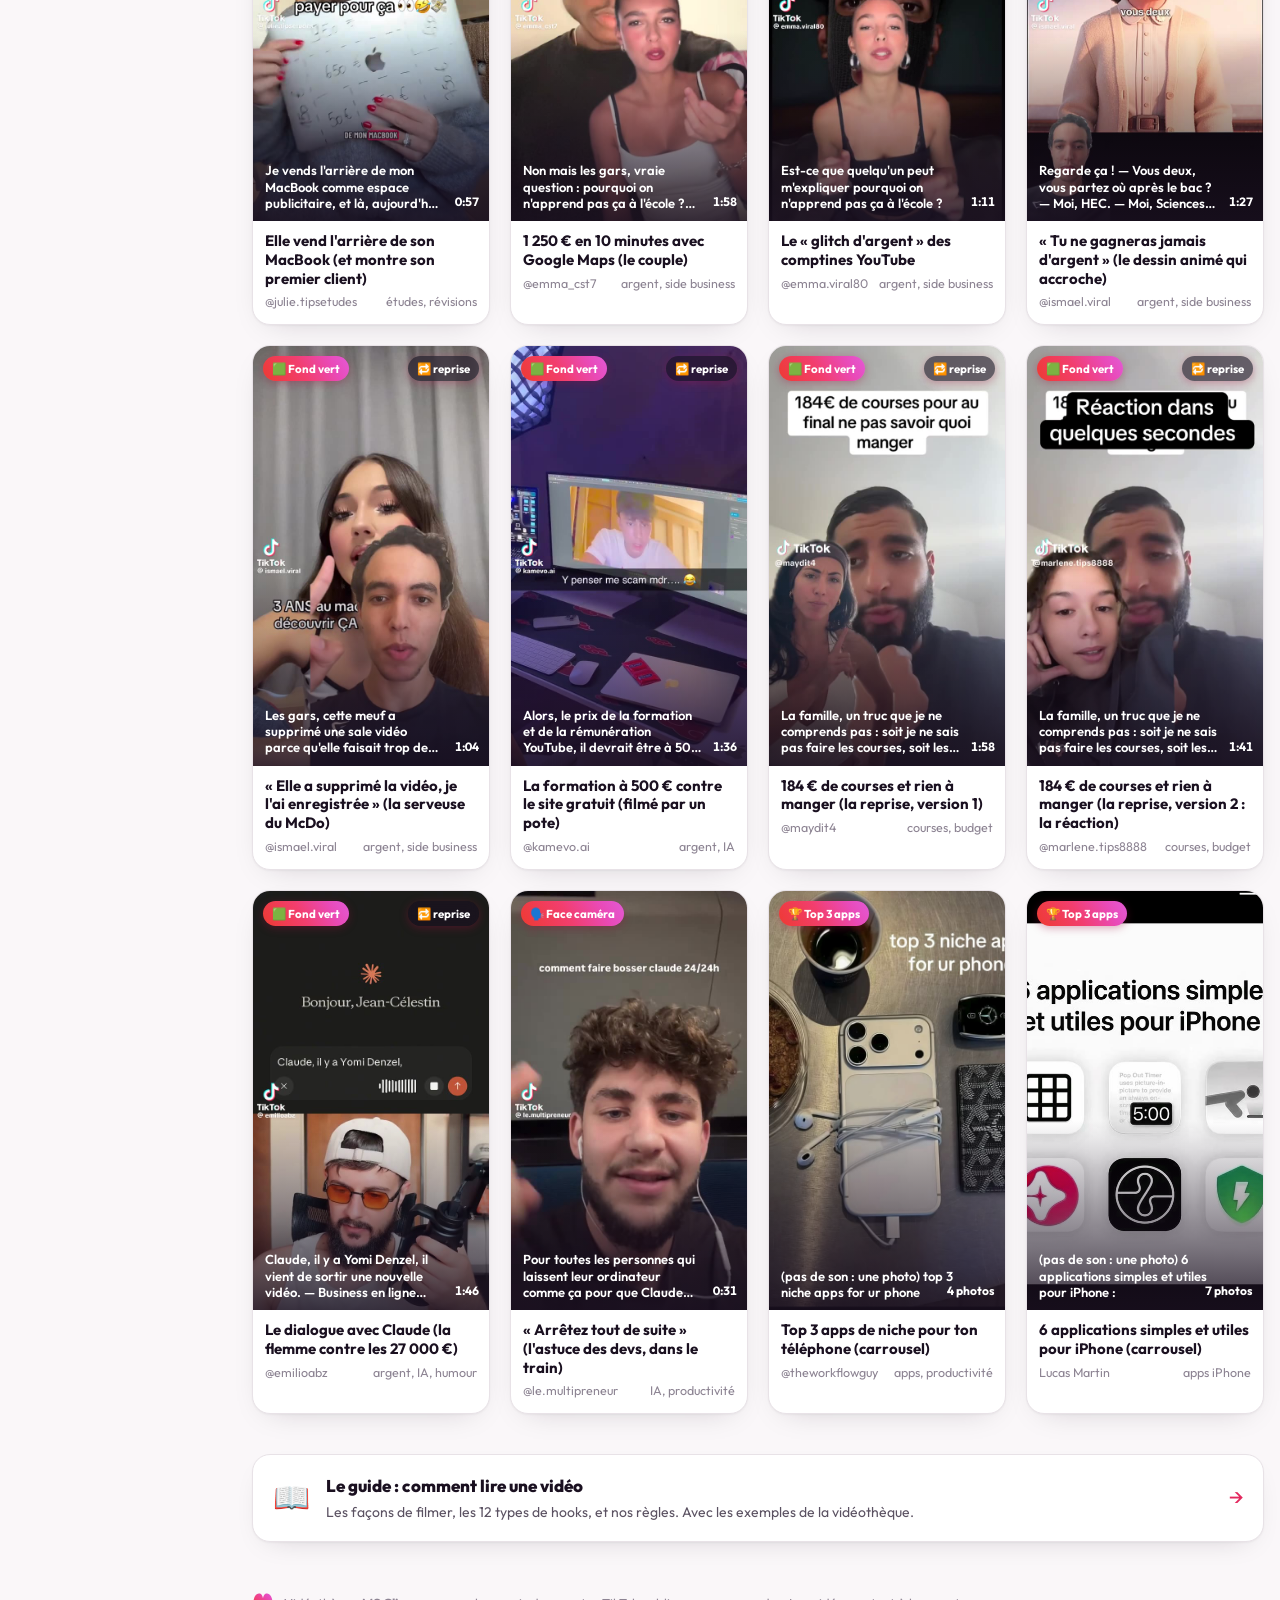
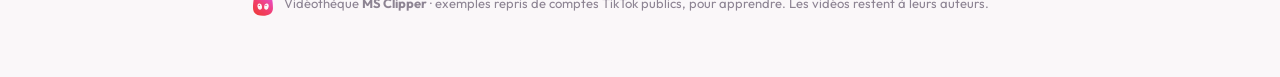
==== commit 9a598aeb: "Un seul site : menu à gauche, vidéos FR / US, revue TikTok intégrée (sur le Mac) - Menu de gauche : " ====
--- a/site/index.html
+++ b/site/index.html
@@ -16,24 +16,46 @@
   <link rel="preconnect" href="https://fonts.googleapis.com">
   <link rel="preconnect" href="https://fonts.gstatic.com" crossorigin>
   <link href="https://fonts.googleapis.com/css2?family=Outfit:wght@200;300;400;500;600;700;800;900&display=swap" rel="stylesheet">
-  <link rel="stylesheet" href="style.css?v=3">
+  <link rel="stylesheet" href="style.css?v=4">
 </head>
 <body>
-  <header class="top">
-    <a class="brand" href="#" aria-label="Vidéothèque MS Clipper, accueil">
-      <img src="img/icone.svg" alt="" width="34" height="34">
-      <span class="wordmark">MS <em>Clipper</em></span>
-      <span class="area">Vidéothèque</span>
+  <aside class="side" id="side" aria-label="Menu">
+    <a class="side-marque" href="#fr" aria-label="Vidéothèque MS Clipper, accueil">
+      <img src="img/icone.svg" alt="" width="32" height="32">
+      <span>
+        <span class="wordmark">MS <em>Clipper</em></span>
+        <span class="side-sous">Vidéothèque</span>
+      </span>
     </a>
-    <nav class="topnav">
-      <a class="btn" href="#guide">📖 Le guide</a>
-      <a class="btn btn-ghost" href="https://ms-clipper.vercel.app" target="_blank" rel="noopener">MS Clipper ↗</a>
+    <nav class="side-nav">
+      <div class="side-titre">📚 Vidéothèque</div>
+      <a class="side-lien" href="#fr" data-route="fr"><span>🇫🇷 Vidéos FR</span><span class="pastille" id="n-fr"></span></a>
+      <a class="side-lien" href="#us" data-route="us"><span>🇺🇸 Vidéos US</span><span class="pastille" id="n-us"></span></a>
+
+      <div id="side-revue" hidden>
+        <div class="side-titre">🔎 Revue de vidéos</div>
+        <a class="side-lien" href="#revue/fr" data-route="revue/fr"><span>🇫🇷 À revoir FR</span><span class="pastille" id="r-fr"></span></a>
+        <a class="side-lien" href="#revue/us" data-route="revue/us"><span>🇺🇸 À revoir US</span><span class="pastille" id="r-us"></span></a>
+      </div>
+
+      <div class="side-titre">📖 Apprendre</div>
+      <a class="side-lien" href="#guide" data-route="guide"><span>Le guide</span></a>
     </nav>
+    <div class="side-pied">
+      <a href="https://ms-clipper.vercel.app" target="_blank" rel="noopener">MS Clipper ↗</a>
+    </div>
+  </aside>
+  <div class="voile" id="voile" hidden></div>
+
+  <header class="barre-mobile">
+    <button class="btn btn-ghost" id="menu" aria-label="Ouvrir le menu">☰</button>
+    <a class="side-marque" href="#fr"><img src="img/icone.svg" alt="" width="28" height="28"><span class="wordmark">MS <em>Clipper</em></span></a>
+    <span class="barre-titre" id="barre-titre"></span>
   </header>
 
   <main id="accueil">
     <section class="hero">
-      <div class="eyebrow">Des exemples, pas de la théorie</div>
+      <div class="eyebrow" id="hero-marche">🇫🇷 Vidéos FR</div>
       <h1>
         <span class="l1">Des vidéos qui ont marché.</span>
         <span class="l2">Regarde, comprends, <b class="brand-text">refais.</b></span>
@@ -49,13 +71,13 @@
     </section>
 
     <section class="grille" id="grille" aria-live="polite"></section>
-    <p class="vide" id="vide" hidden>Rien avec ce mot. Essaie un autre, ou enlève le filtre.</p>
+    <div class="vide" id="vide" hidden></div>
 
     <a class="guide-teaser" href="#guide">
       <span class="gt-emoji">📖</span>
       <span>
         <b>Le guide : comment lire une vidéo</b>
-        <span>Les 5 façons de filmer, les 12 types de hooks, et nos règles. Avec les exemples de la vidéothèque.</span>
+        <span>Les façons de filmer, les 12 types de hooks, et nos règles. Avec les exemples de la vidéothèque.</span>
       </span>
       <span class="gt-fleche">→</span>
     </a>
@@ -66,9 +88,13 @@
     </footer>
   </main>
 
+  <section id="revue" class="revue-vue" hidden>
+    <iframe id="revue-cadre" title="Revue des vidéos"></iframe>
+  </section>
+
   <section id="fiche" class="fiche" hidden aria-modal="true" role="dialog">
     <div class="fiche-barre">
-      <a class="btn btn-ghost retour" href="#">← Toutes les vidéos</a>
+      <a class="btn btn-ghost retour" href="#fr" id="retour">← Toutes les vidéos</a>
       <div class="fiche-nav">
         <button class="btn btn-ghost" id="prec" title="Vidéo précédente (←)">←</button>
         <span class="compteur" id="compteur"></span>
@@ -80,7 +106,7 @@
 
   <section id="guide" class="fiche guide" hidden>
     <div class="fiche-barre">
-      <a class="btn btn-ghost retour" href="#">← Toutes les vidéos</a>
+      <a class="btn btn-ghost retour" href="#fr" id="retour-guide">← Toutes les vidéos</a>
       <nav class="guide-nav">
         <a href="#guide-lire">Lire une vidéo</a>
         <a href="#guide-formats">Les formats</a>
@@ -132,6 +158,6 @@
     </div>
   </section>
 
-  <script src="app.js?v=3"></script>
+  <script src="app.js?v=4"></script>
 </body>
 </html>
--- a/site/style.css
+++ b/site/style.css
@@ -155,7 +155,7 @@
 
 /* ——— Accueil ——— */
 main { max-width: 1180px; margin: 0 auto; padding: 0 16px 60px; }
-.hero { padding: 40px 0 18px; max-width: 760px; }
+.hero { padding: 34px 0 14px; max-width: 760px; }
 h1 { margin: 0; font-size: clamp(34px, 6vw, 56px); line-height: 1.02; letter-spacing: -0.02em; }
 h1 .l1 { display: block; }
 h1 .l2 { display: block; font-family: var(--sans); font-weight: 200; letter-spacing: -0.01em; }
@@ -579,3 +579,96 @@
   :root:not([data-theme="light"]) .check-oui small { color: #8fe0ad; }
   :root:not([data-theme="light"]) .check-bof small { color: #ffd58a; }
 }
+
+/* ——— Menu de gauche (comme l'admin MS Clipper) ——— */
+:root { --side: 236px; --barre: 56px; --side-fond: #fbf3f7; }
+@media (prefers-color-scheme: dark) { :root:not([data-theme="light"]) { --side-fond: #1a1120; } }
+:root[data-theme="dark"] { --side-fond: #1a1120; }
+
+.side {
+  position: fixed;
+  top: 0;
+  bottom: 0;
+  left: 0;
+  z-index: 60;
+  width: var(--side);
+  display: flex;
+  flex-direction: column;
+  background: var(--side-fond);
+  border-right: 1px solid var(--bord);
+  padding: 14px 10px calc(14px + env(safe-area-inset-bottom));
+  overflow-y: auto;
+}
+.side-marque { display: flex; align-items: center; gap: 10px; padding: 4px 8px 14px; }
+.side-marque img { border-radius: 9px; }
+.side-marque .wordmark { display: block; font-size: 19px; line-height: 1.05; }
+.side-sous { display: block; font-size: 12px; font-weight: 600; color: var(--texte-3); margin-top: 2px; }
+.side-nav { flex: 1; display: flex; flex-direction: column; gap: 2px; }
+.side-titre { margin: 16px 10px 6px; font-size: 11px; font-weight: 700; letter-spacing: 0.12em; text-transform: uppercase; color: var(--texte-3); }
+.side-lien {
+  display: flex;
+  align-items: center;
+  justify-content: space-between;
+  gap: 8px;
+  height: 36px;
+  padding: 0 10px;
+  border-radius: 10px;
+  font-size: 14px;
+  font-weight: 600;
+  color: var(--texte-2);
+  transition: background 0.12s ease;
+}
+.side-lien:hover { background: var(--carte); color: var(--texte); }
+.side-lien.actif { background: var(--degrade); color: #fff; box-shadow: 0 4px 14px -6px rgba(227, 40, 94, 0.6); }
+.pastille { min-width: 20px; padding: 1px 7px; border-radius: 999px; font-size: 11.5px; font-weight: 700; text-align: center; background: var(--brand-100); color: var(--brand-700); }
+.pastille:empty { display: none; }
+.side-lien.actif .pastille { background: rgba(255, 255, 255, 0.25); color: #fff; }
+.side-pied { padding: 12px 10px 0; border-top: 1px solid var(--bord); font-size: 13px; font-weight: 600; color: var(--texte-3); }
+.side-pied a:hover { color: var(--brand); }
+
+.barre-mobile { display: none; }
+.voile { position: fixed; inset: 0; z-index: 55; background: rgba(26, 16, 32, 0.45); }
+
+/* Bureau : le contenu à droite du menu. */
+@media (min-width: 900px) {
+  body { padding-left: var(--side); }
+  .filtres { top: 0; }
+  .fiche { left: var(--side); }
+}
+
+/* Téléphone : le menu devient un tiroir, une barre en haut l'ouvre. */
+@media (max-width: 899px) {
+  .side { transform: translateX(-100%); transition: transform 0.2s ease; box-shadow: none; }
+  body.menu-ouvert .side { transform: none; box-shadow: 0 0 40px rgba(0, 0, 0, 0.3); }
+  .barre-mobile {
+    position: sticky;
+    top: 0;
+    z-index: 30;
+    display: flex;
+    align-items: center;
+    gap: 10px;
+    height: var(--barre);
+    padding: 0 12px;
+    padding-top: env(safe-area-inset-top);
+    background: color-mix(in srgb, var(--canvas) 88%, transparent);
+    backdrop-filter: blur(14px);
+    -webkit-backdrop-filter: blur(14px);
+    border-bottom: 1px solid var(--bord);
+  }
+  .barre-mobile .side-marque { padding: 0; }
+  .barre-mobile .wordmark { font-size: 17px; }
+  .barre-titre { margin-left: auto; font-size: 13px; font-weight: 600; color: var(--texte-2); white-space: nowrap; }
+  #menu { padding: 6px 12px; font-size: 18px; }
+  .filtres { top: var(--barre); }
+}
+
+/* La vidéothèque vide (vidéos US pas encore là) */
+.vide { margin: 10px 0 0; padding: 22px; border-radius: var(--rayon); border: 1px dashed var(--brand-200); background: var(--brand-50); line-height: 1.6; }
+.vide a { color: var(--brand); font-weight: 700; text-decoration: underline; }
+
+/* La revue (iframe de outils/revue.html, seulement sur le Mac de Mylan) */
+.revue-vue { position: fixed; top: 0; right: 0; bottom: 0; left: 0; z-index: 10; background: var(--canvas); }
+.revue-vue[hidden] { display: none; }
+.revue-vue iframe { width: 100%; height: 100%; border: 0; display: block; }
+@media (min-width: 900px) { .revue-vue { left: var(--side); } }
+@media (max-width: 899px) { .revue-vue { top: var(--barre); } }
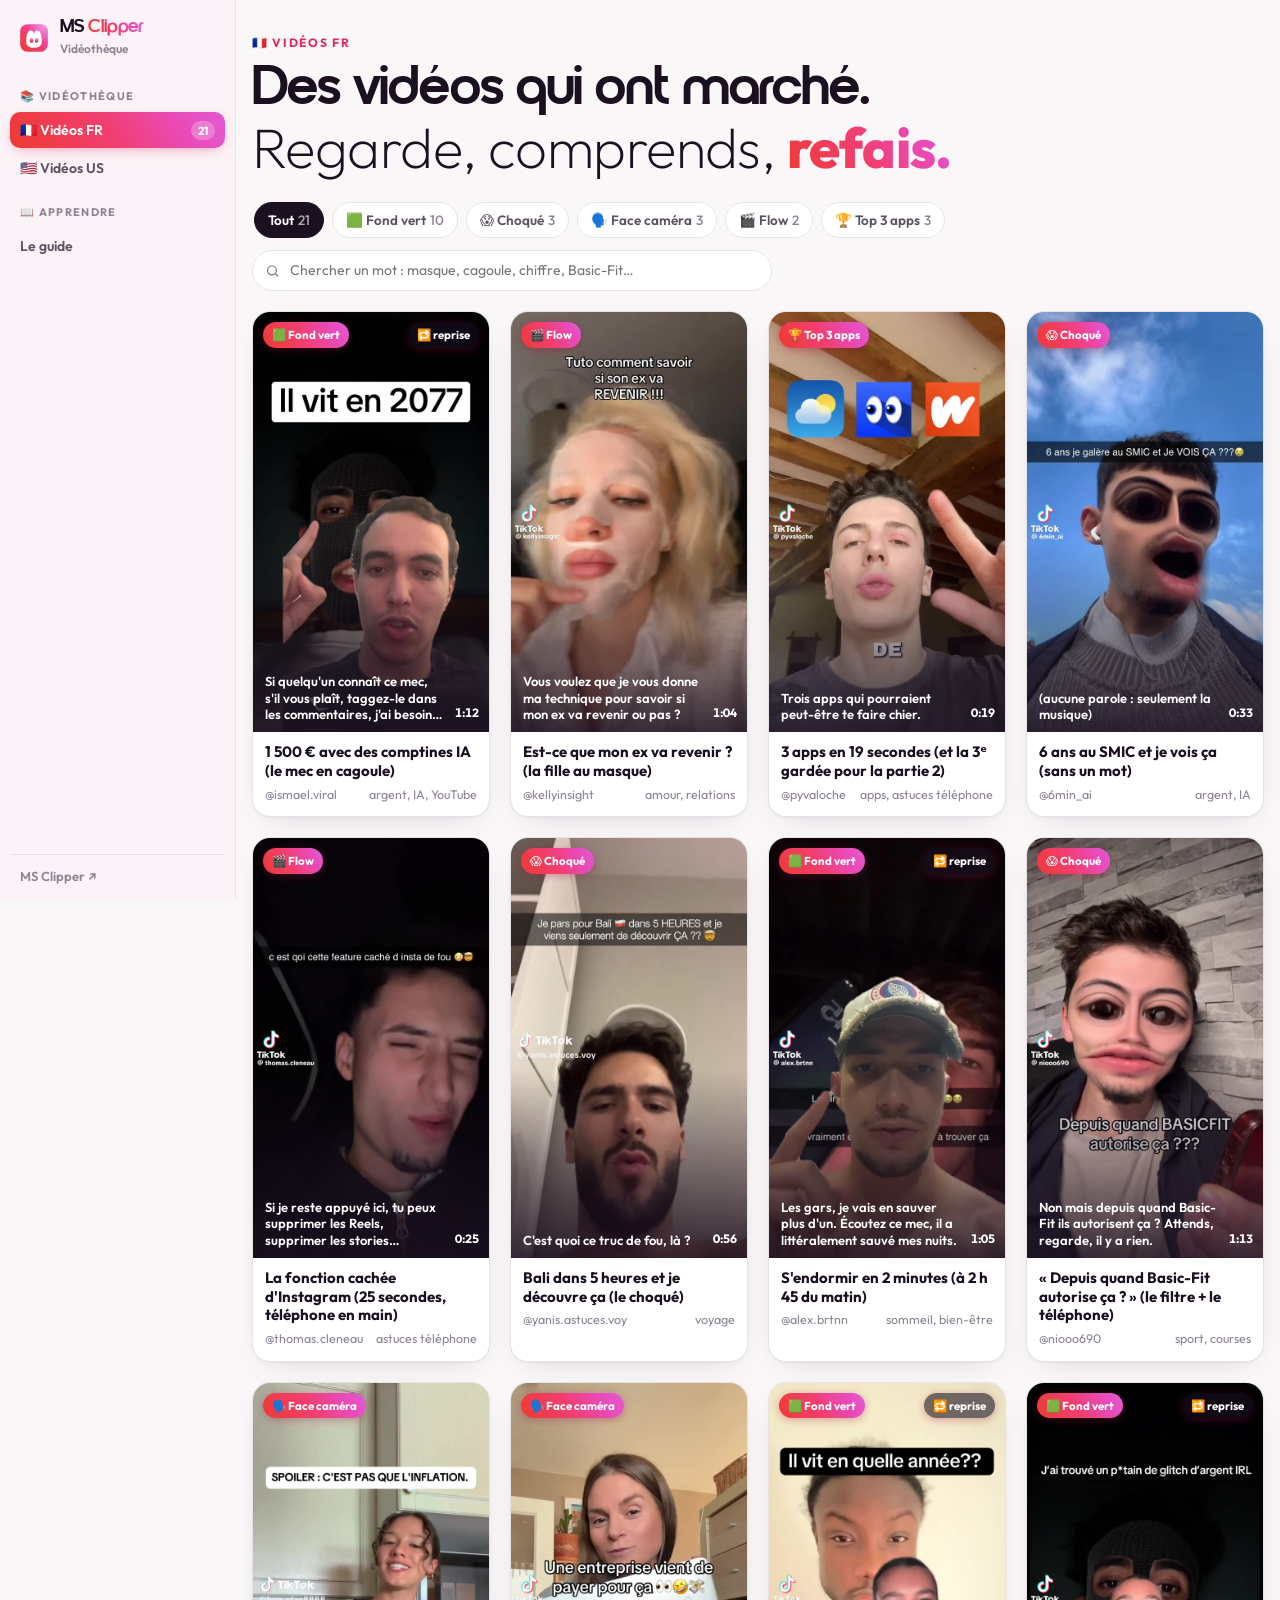
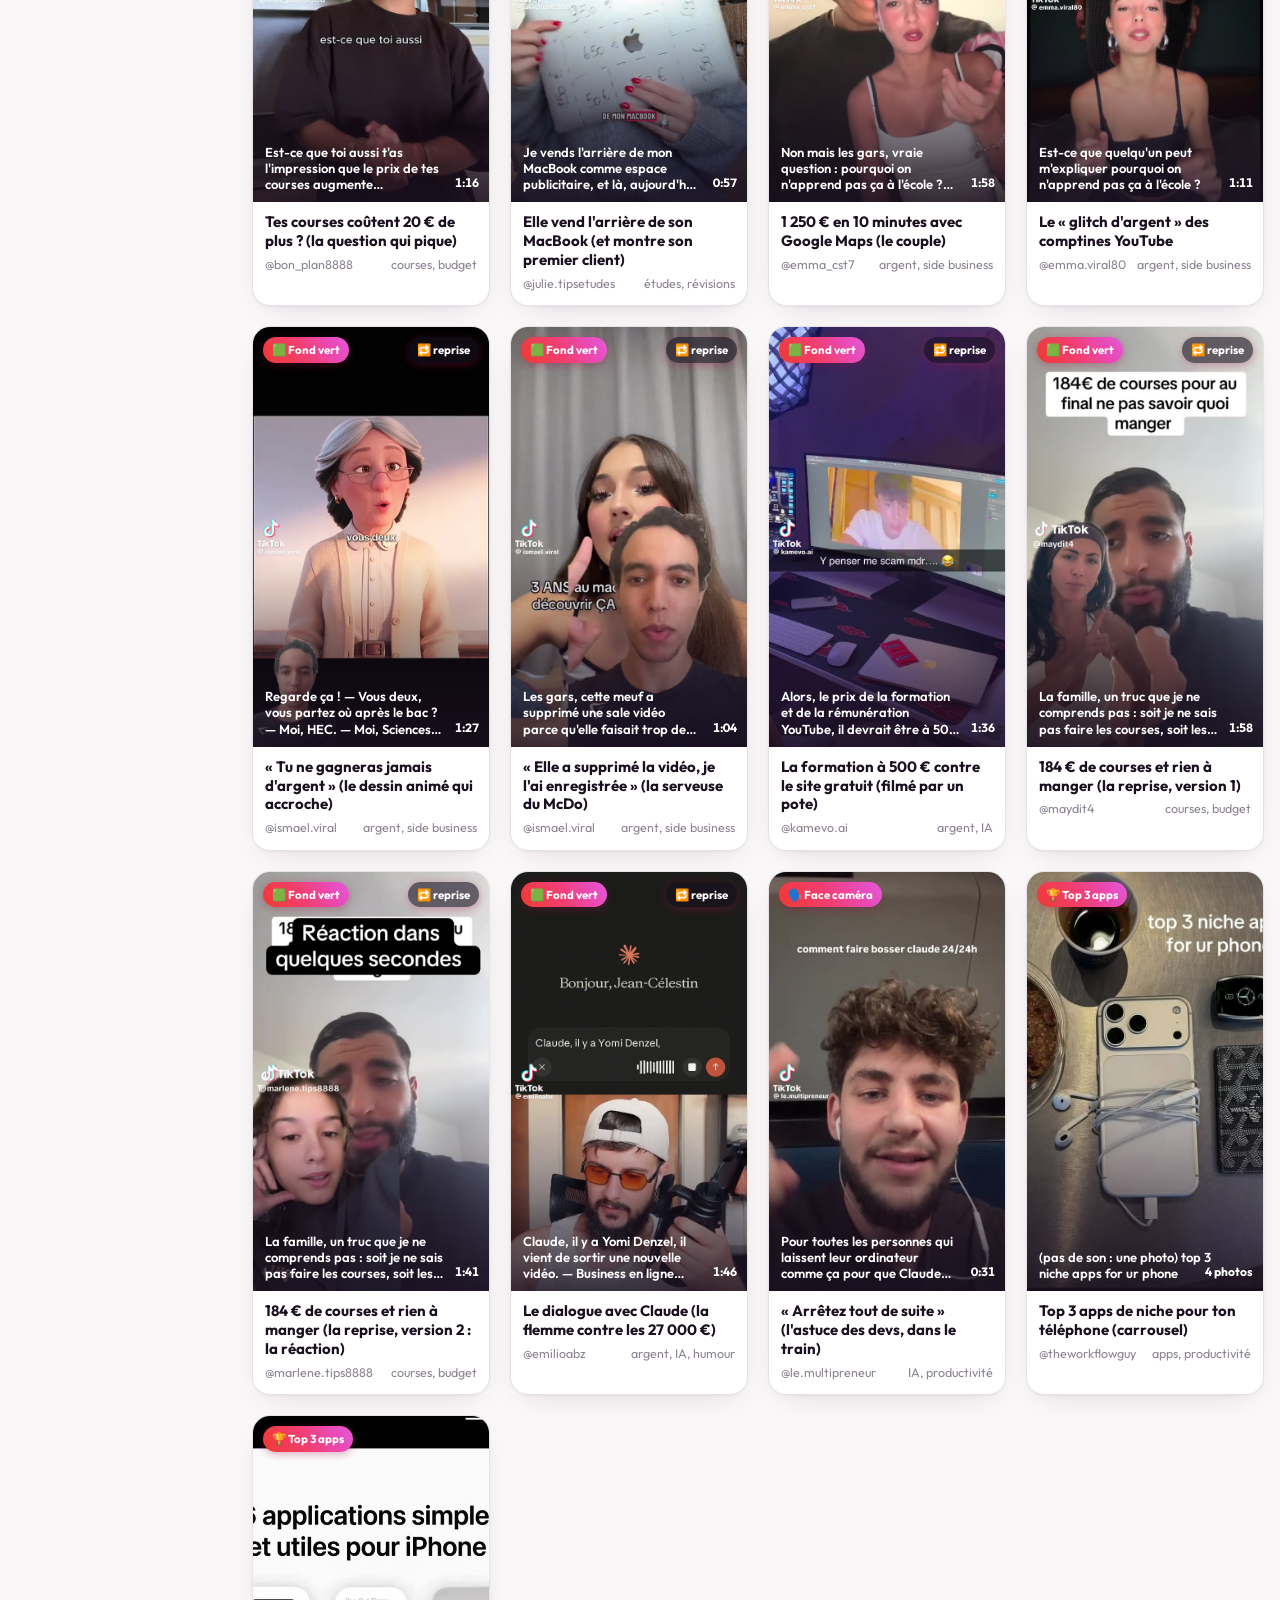
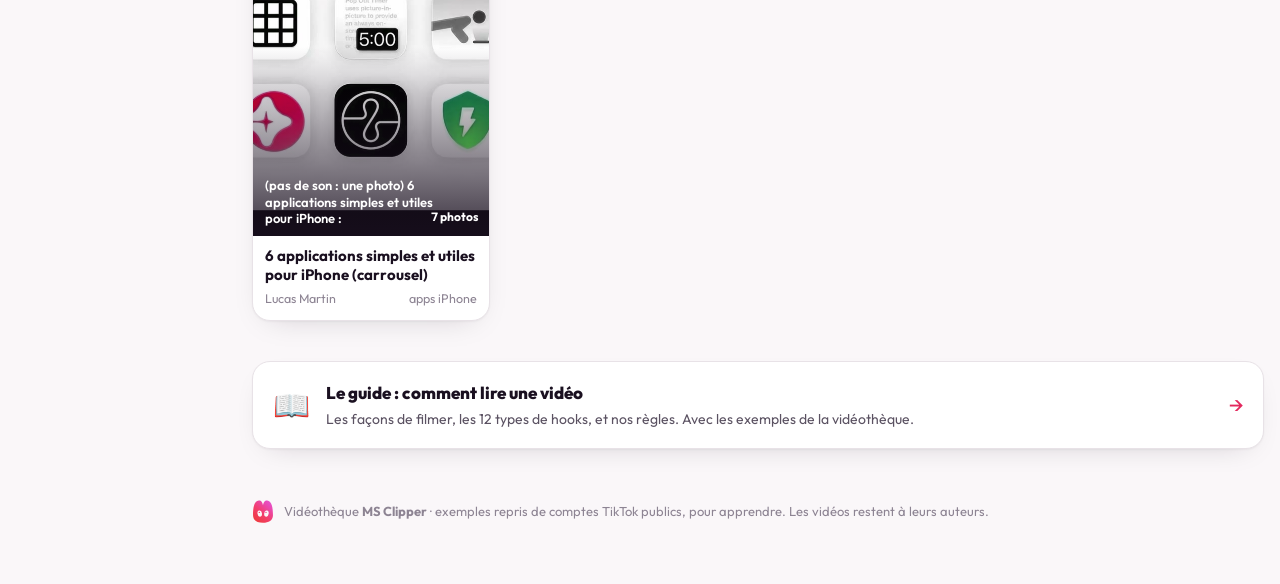
==== commit cf0f4210: "Les vidéos ajoutées apparaissent tout de suite (pas de liste en cache) Co-Authored-By: Claude Opus 5" ====
--- a/site/index.html
+++ b/site/index.html
@@ -16,7 +16,7 @@
   <link rel="preconnect" href="https://fonts.googleapis.com">
   <link rel="preconnect" href="https://fonts.gstatic.com" crossorigin>
   <link href="https://fonts.googleapis.com/css2?family=Outfit:wght@200;300;400;500;600;700;800;900&display=swap" rel="stylesheet">
-  <link rel="stylesheet" href="style.css?v=4">
+  <link rel="stylesheet" href="style.css?v=6">
 </head>
 <body>
   <aside class="side" id="side" aria-label="Menu">
@@ -36,12 +36,14 @@
         <div class="side-titre">🔎 Revue de vidéos</div>
         <a class="side-lien" href="#revue/fr" data-route="revue/fr"><span>🇫🇷 À revoir FR</span><span class="pastille" id="r-fr"></span></a>
         <a class="side-lien" href="#revue/us" data-route="revue/us"><span>🇺🇸 À revoir US</span><span class="pastille" id="r-us"></span></a>
+        <p class="side-aide" id="side-revue-aide" hidden>S'ouvre sur ton Mac. Si la page ne répond pas : double-clic sur « Vidéothèque MS Clipper.command ».</p>
       </div>
 
       <div class="side-titre">📖 Apprendre</div>
       <a class="side-lien" href="#guide" data-route="guide"><span>Le guide</span></a>
     </nav>
     <div class="side-pied">
+      <a href="https://mylanb-create.github.io/ms-clipper-videotheque/#admin" target="_blank" rel="noopener" id="lien-public" hidden>Lien des créateurs ↗</a>
       <a href="https://ms-clipper.vercel.app" target="_blank" rel="noopener">MS Clipper ↗</a>
     </div>
   </aside>
@@ -90,6 +92,12 @@
 
   <section id="revue" class="revue-vue" hidden>
     <iframe id="revue-cadre" title="Revue des vidéos"></iframe>
+    <div class="revue-eteinte" id="revue-eteinte" hidden>
+      <div class="g-emoji">💤</div>
+      <h2 class="display">La revue dort.</h2>
+      <p>Elle tourne sur ton Mac. Si le bouton ne répond pas, double-clique d'abord sur <b>« Vidéothèque MS Clipper.command »</b> (dossier <code>MS CLIPPER/VIDEOTHEQUE</code>).</p>
+      <a class="btn" id="ouvrir-mac" href="http://127.0.0.1:3110/#revue/fr">Ouvrir la revue sur mon Mac →</a>
+    </div>
   </section>
 
   <section id="fiche" class="fiche" hidden aria-modal="true" role="dialog">
@@ -158,6 +166,6 @@
     </div>
   </section>
 
-  <script src="app.js?v=4"></script>
+  <script src="app.js?v=7"></script>
 </body>
 </html>
--- a/site/style.css
+++ b/site/style.css
@@ -672,3 +672,14 @@
 .revue-vue iframe { width: 100%; height: 100%; border: 0; display: block; }
 @media (min-width: 900px) { .revue-vue { left: var(--side); } }
 @media (max-width: 899px) { .revue-vue { top: var(--barre); } }
+
+/* La revue quand le Mac ne répond pas */
+.revue-eteinte { max-width: 560px; margin: 12vh auto 0; padding: 28px; text-align: center; border-radius: var(--rayon); background: var(--carte); border: 1px solid var(--bord); box-shadow: var(--ombre); }
+.revue-eteinte[hidden], #revue-cadre[hidden] { display: none; }
+.revue-eteinte h2 { font-size: 30px; margin: 8px 0 10px; }
+.revue-eteinte p { color: var(--texte-2); margin: 0 0 12px; }
+.revue-eteinte .petit { font-size: 13.5px; }
+.revue-eteinte code { font-size: 13px; background: var(--brand-50); padding: 1px 6px; border-radius: 6px; }
+.lecteur .source a { color: var(--brand); font-weight: 600; }
+.side-aide { margin: 6px 10px 0; font-size: 11.5px; line-height: 1.4; color: var(--texte-3); }
+.side-pied { display: flex; flex-direction: column; gap: 6px; }
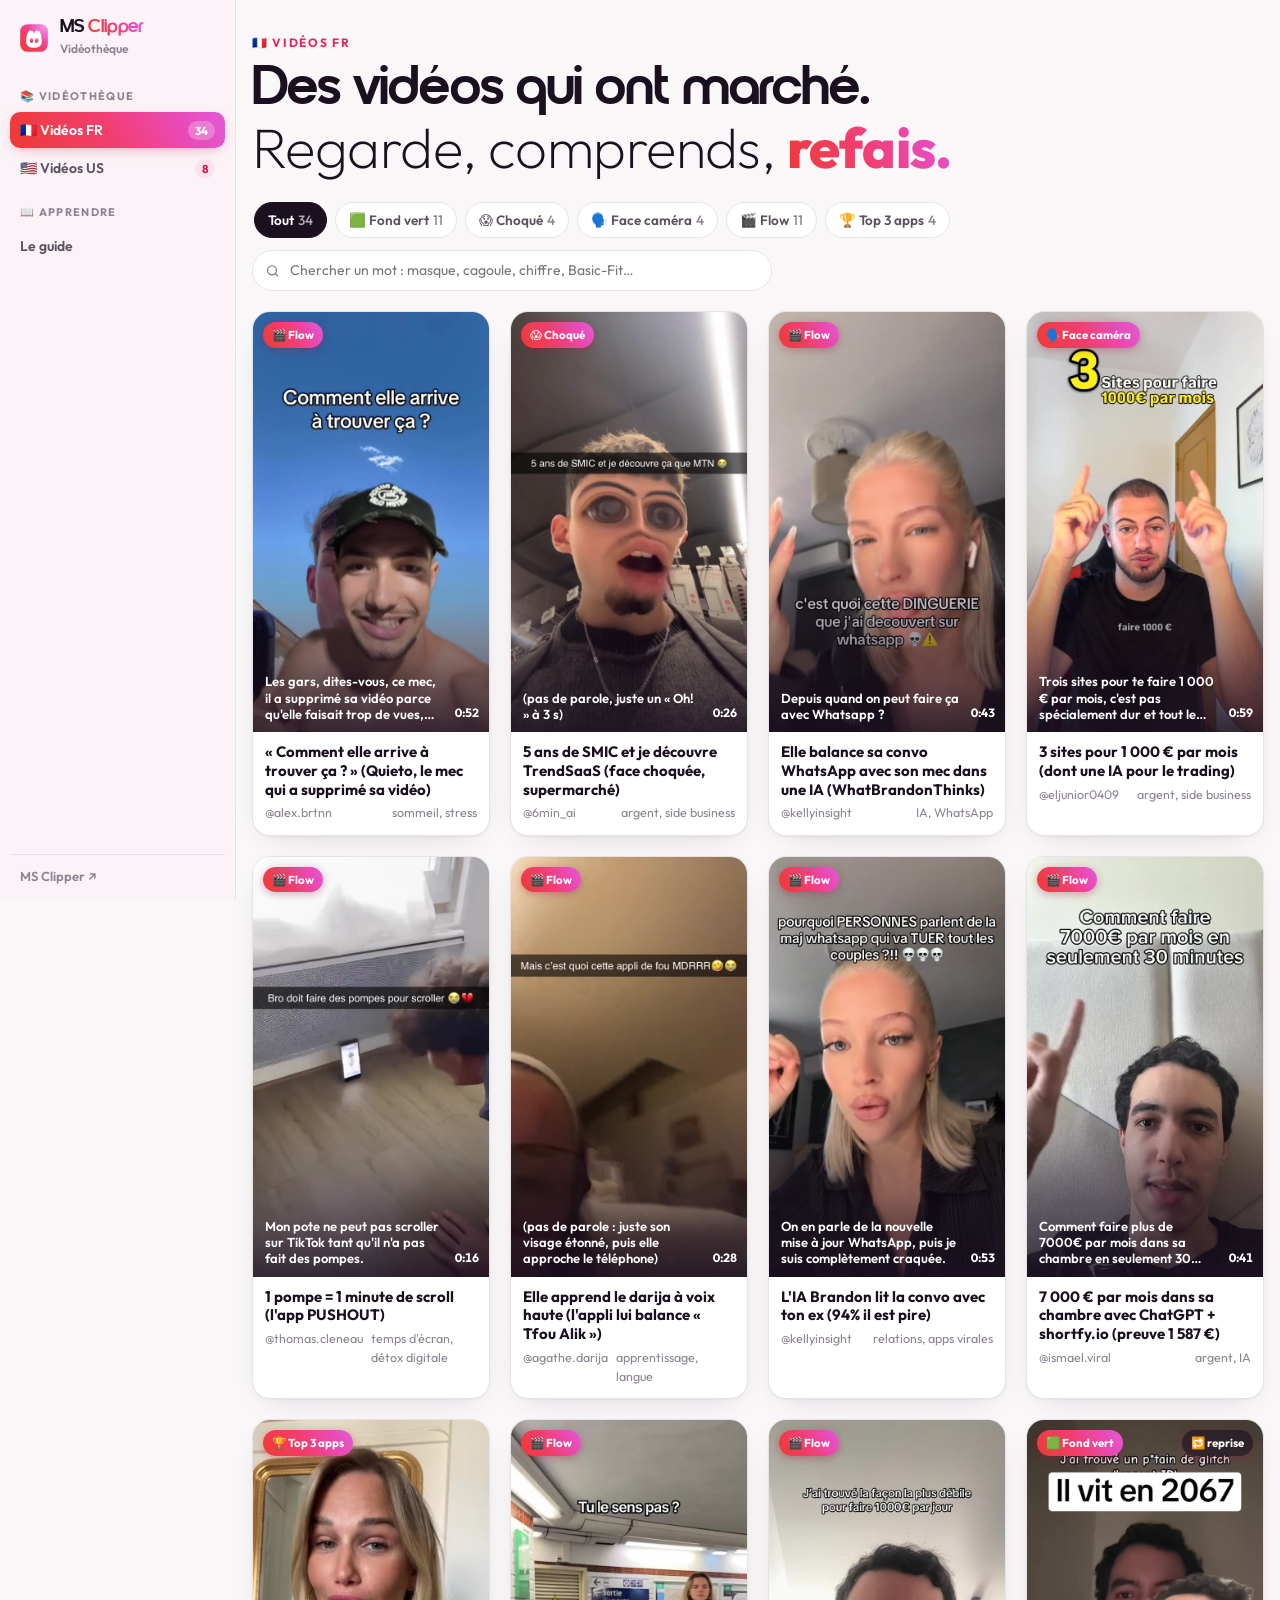
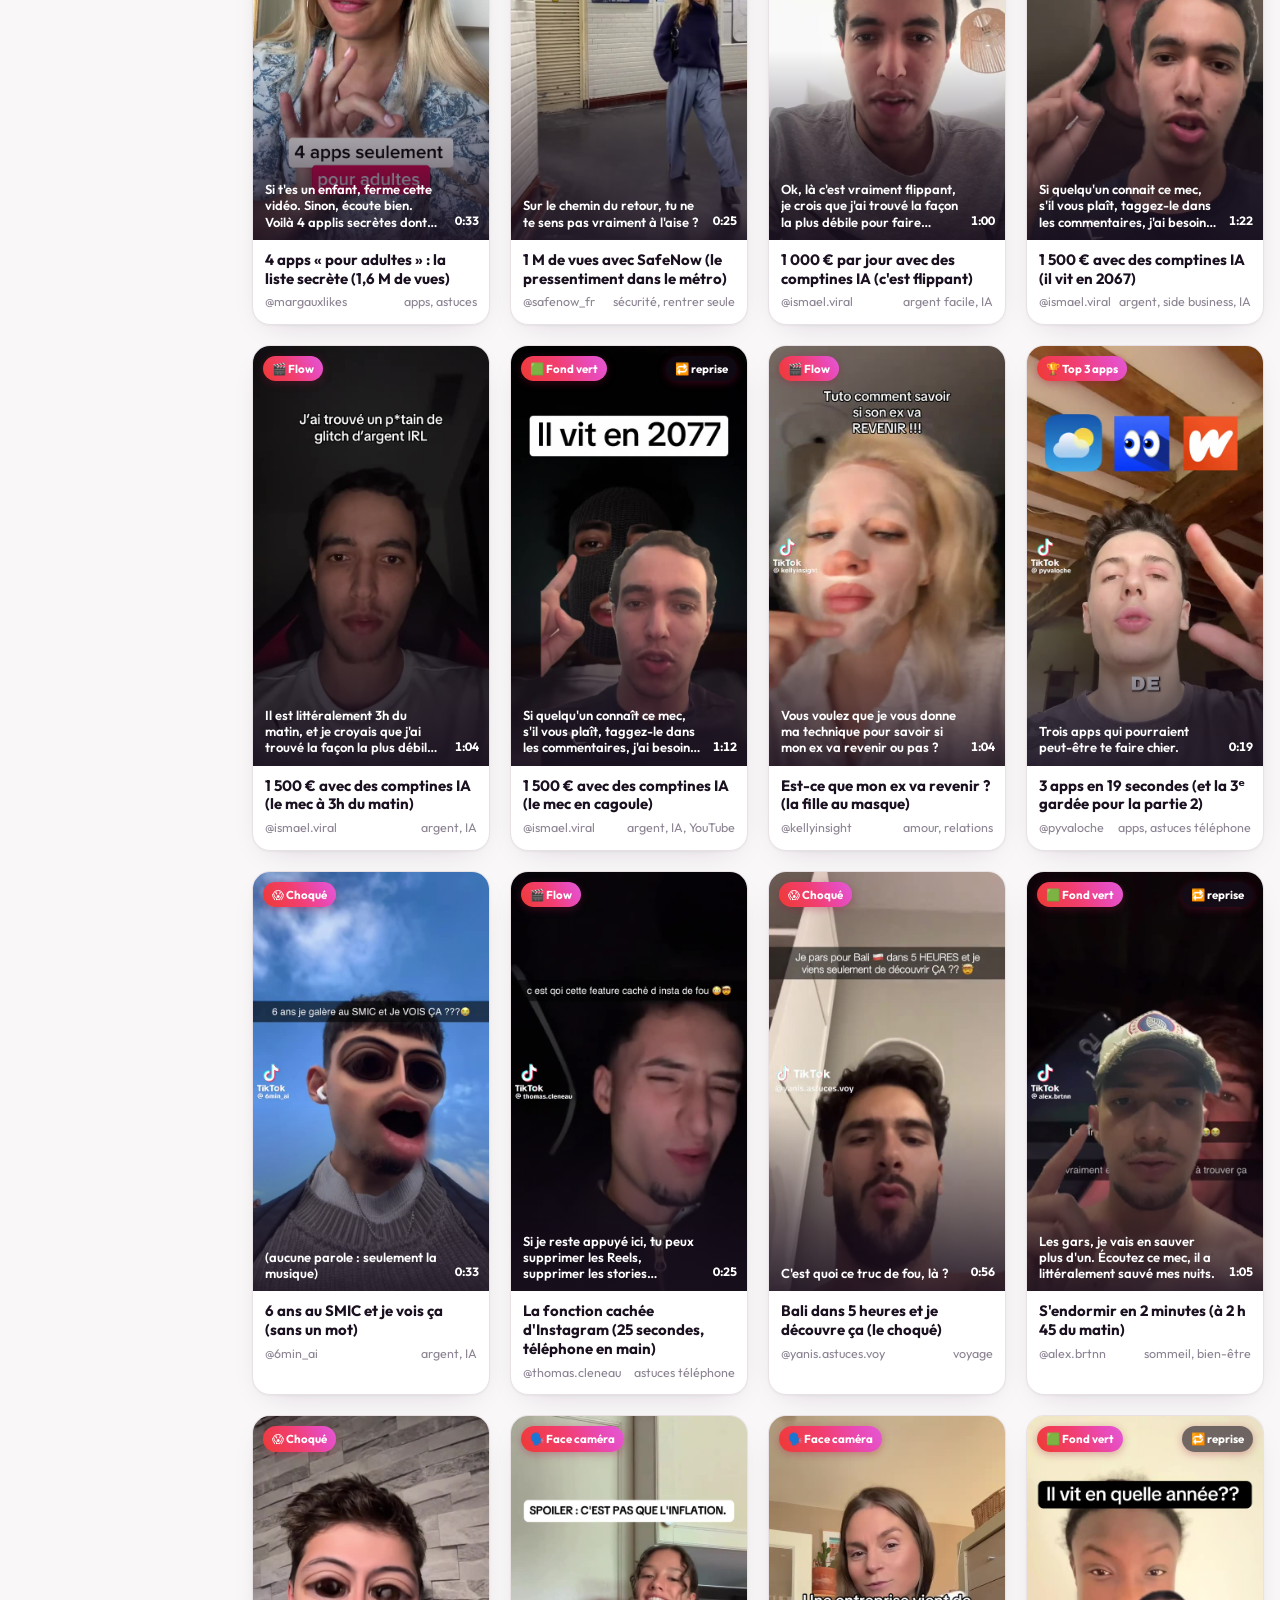
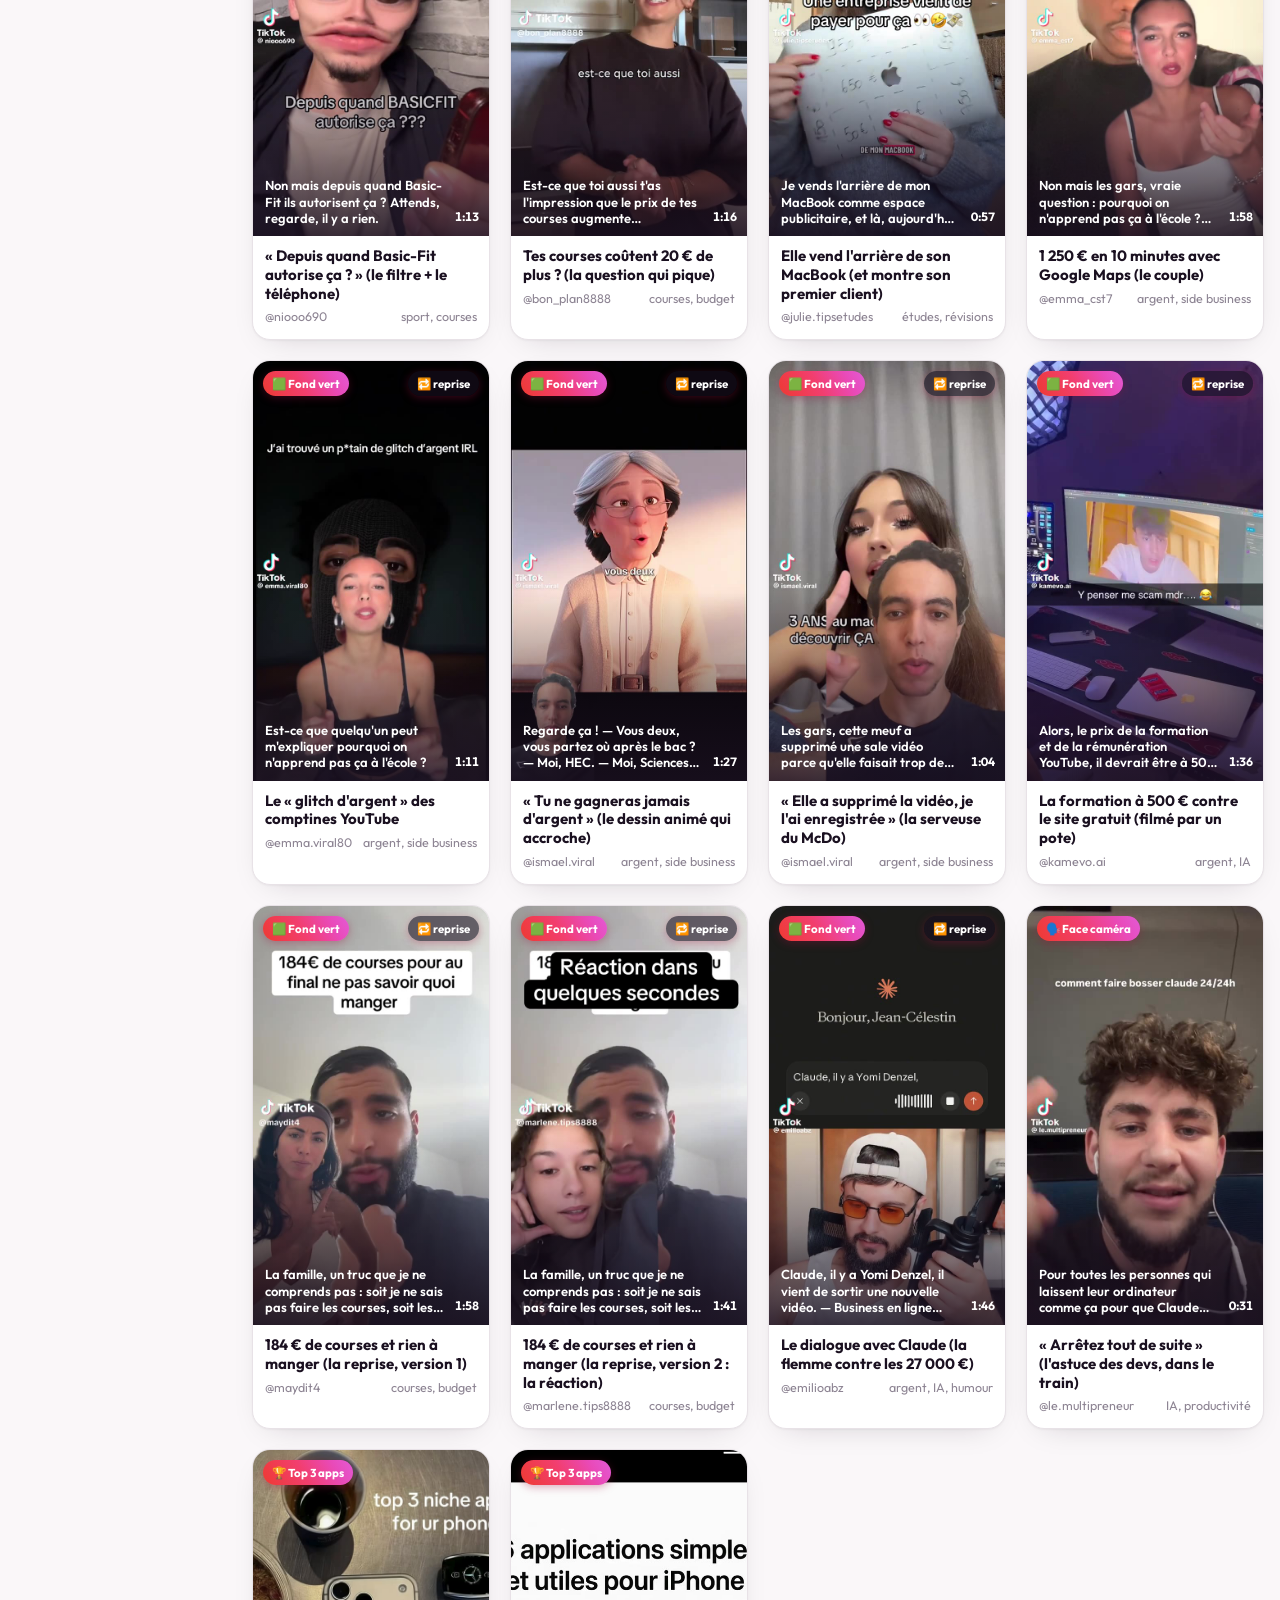
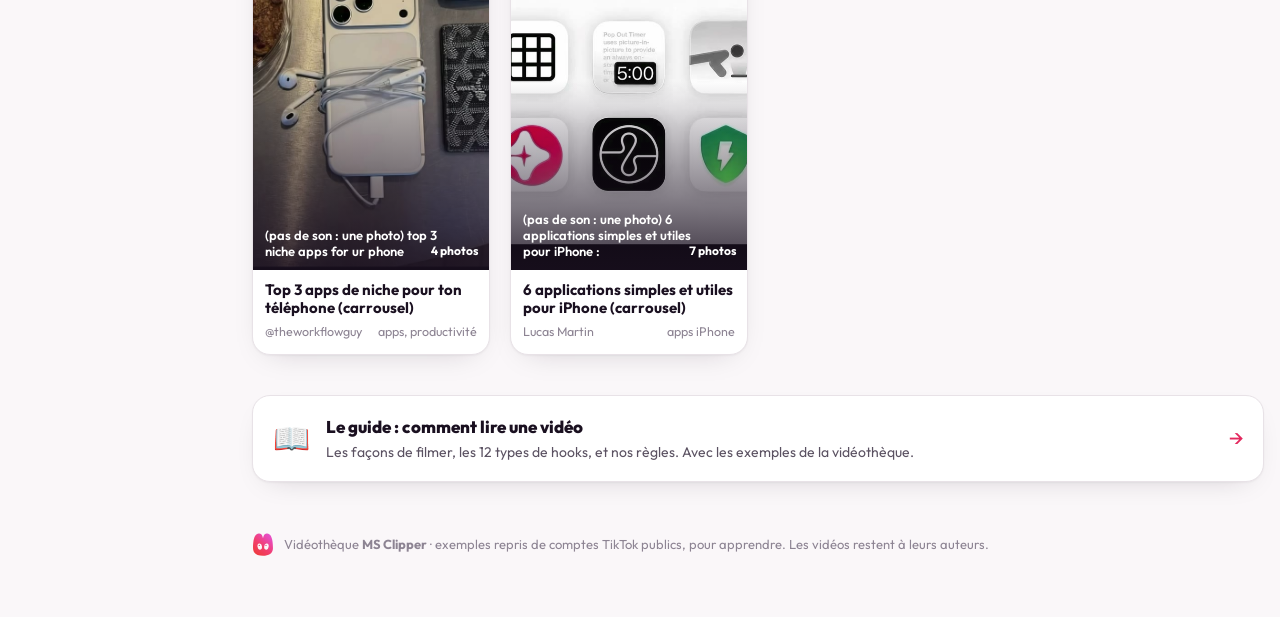
==== commit 85a918a2: "Vidéothèque : les dernières vidéos approuvées en premier, et visibles dès l'approbation - La revue n" ====
--- a/site/index.html
+++ b/site/index.html
@@ -16,7 +16,7 @@
   <link rel="preconnect" href="https://fonts.googleapis.com">
   <link rel="preconnect" href="https://fonts.gstatic.com" crossorigin>
   <link href="https://fonts.googleapis.com/css2?family=Outfit:wght@200;300;400;500;600;700;800;900&display=swap" rel="stylesheet">
-  <link rel="stylesheet" href="style.css?v=6">
+  <link rel="stylesheet" href="style.css?v=7">
 </head>
 <body>
   <aside class="side" id="side" aria-label="Menu">
@@ -166,6 +166,6 @@
     </div>
   </section>
 
-  <script src="app.js?v=7"></script>
+  <script src="app.js?v=8"></script>
 </body>
 </html>
--- a/site/style.css
+++ b/site/style.css
@@ -683,3 +683,9 @@
 .lecteur .source a { color: var(--brand); font-weight: 600; }
 .side-aide { margin: 6px 10px 0; font-size: 11.5px; line-height: 1.4; color: var(--texte-3); }
 .side-pied { display: flex; flex-direction: column; gap: 6px; }
+
+/* Vidéo approuvée, pas encore analysée (sur le Mac) */
+.carte.en-cours { border-style: dashed; border-color: var(--brand-200); }
+.carte.en-cours .visuel { background: linear-gradient(160deg, var(--ink), #3a1a2d); }
+.carte.en-cours .visuel video { width: 100%; height: 100%; object-fit: cover; opacity: 0.55; }
+.carte.en-cours .titre { color: var(--brand); }
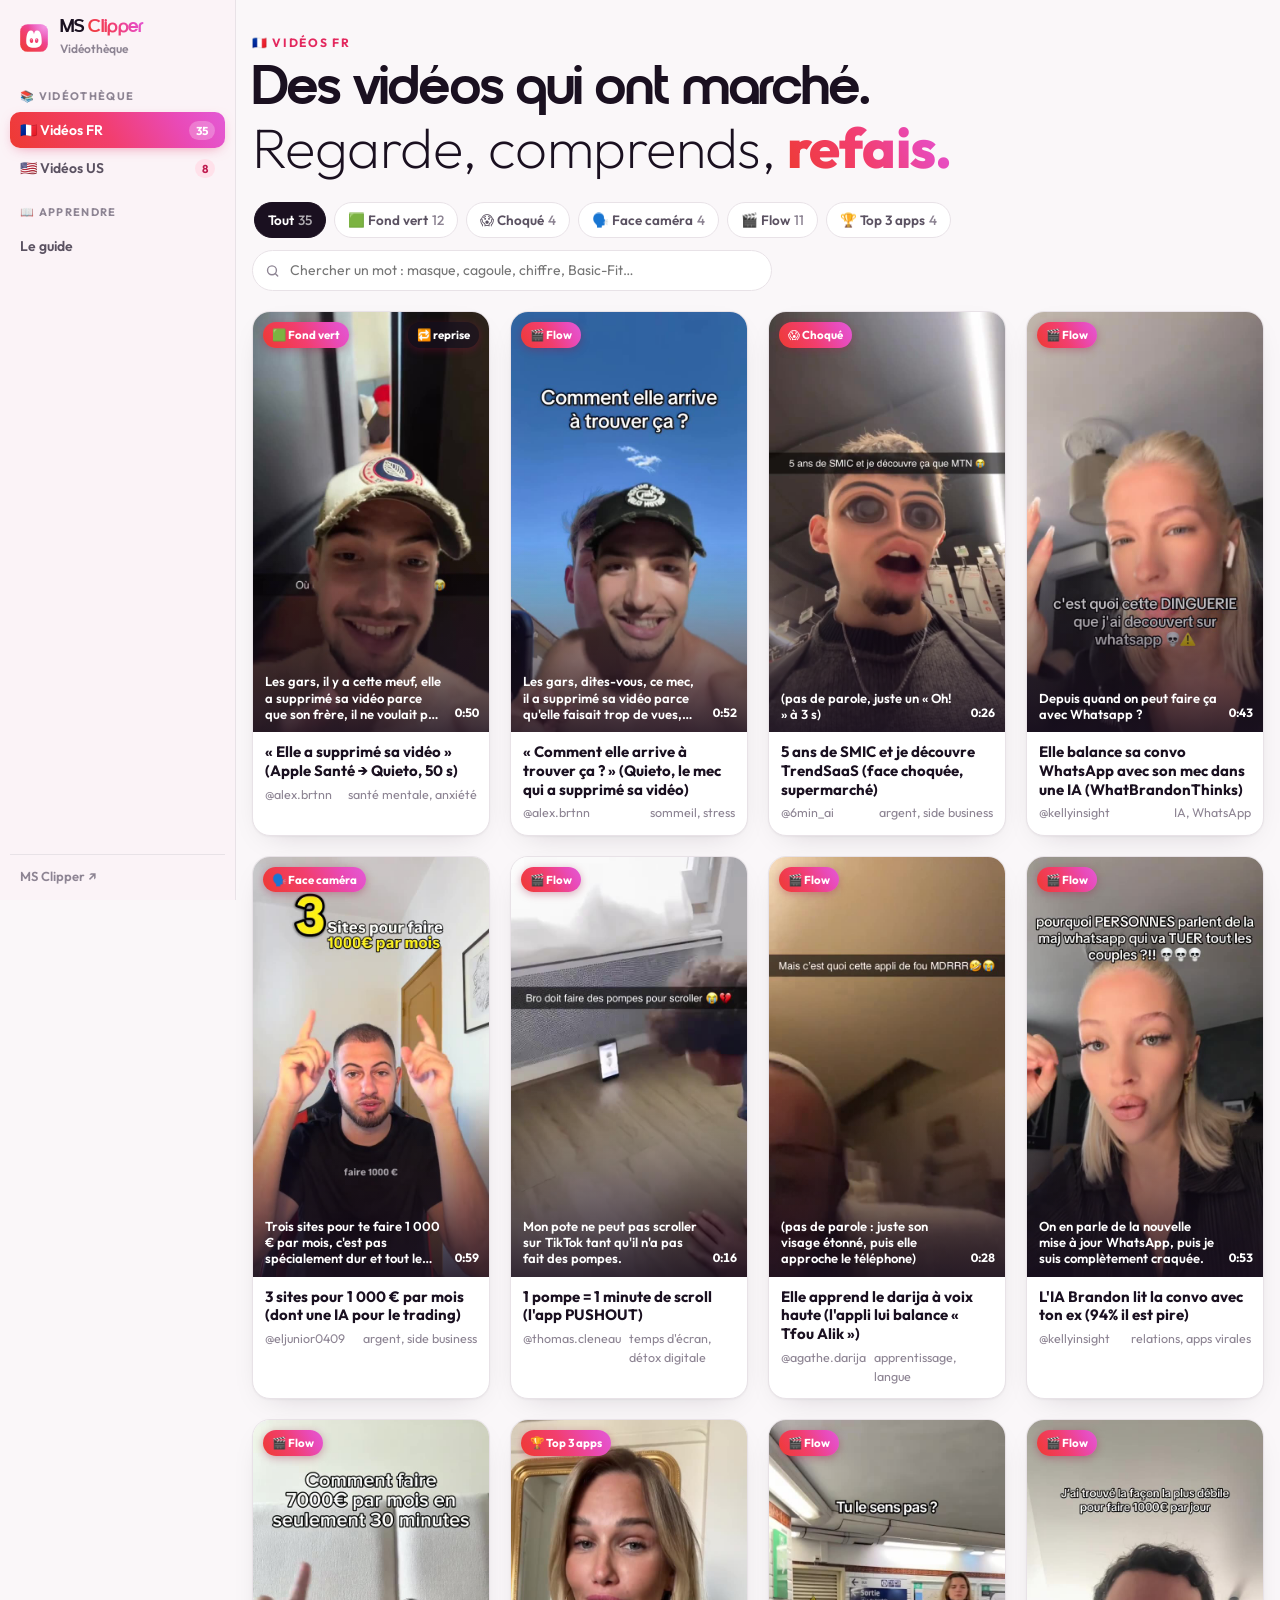
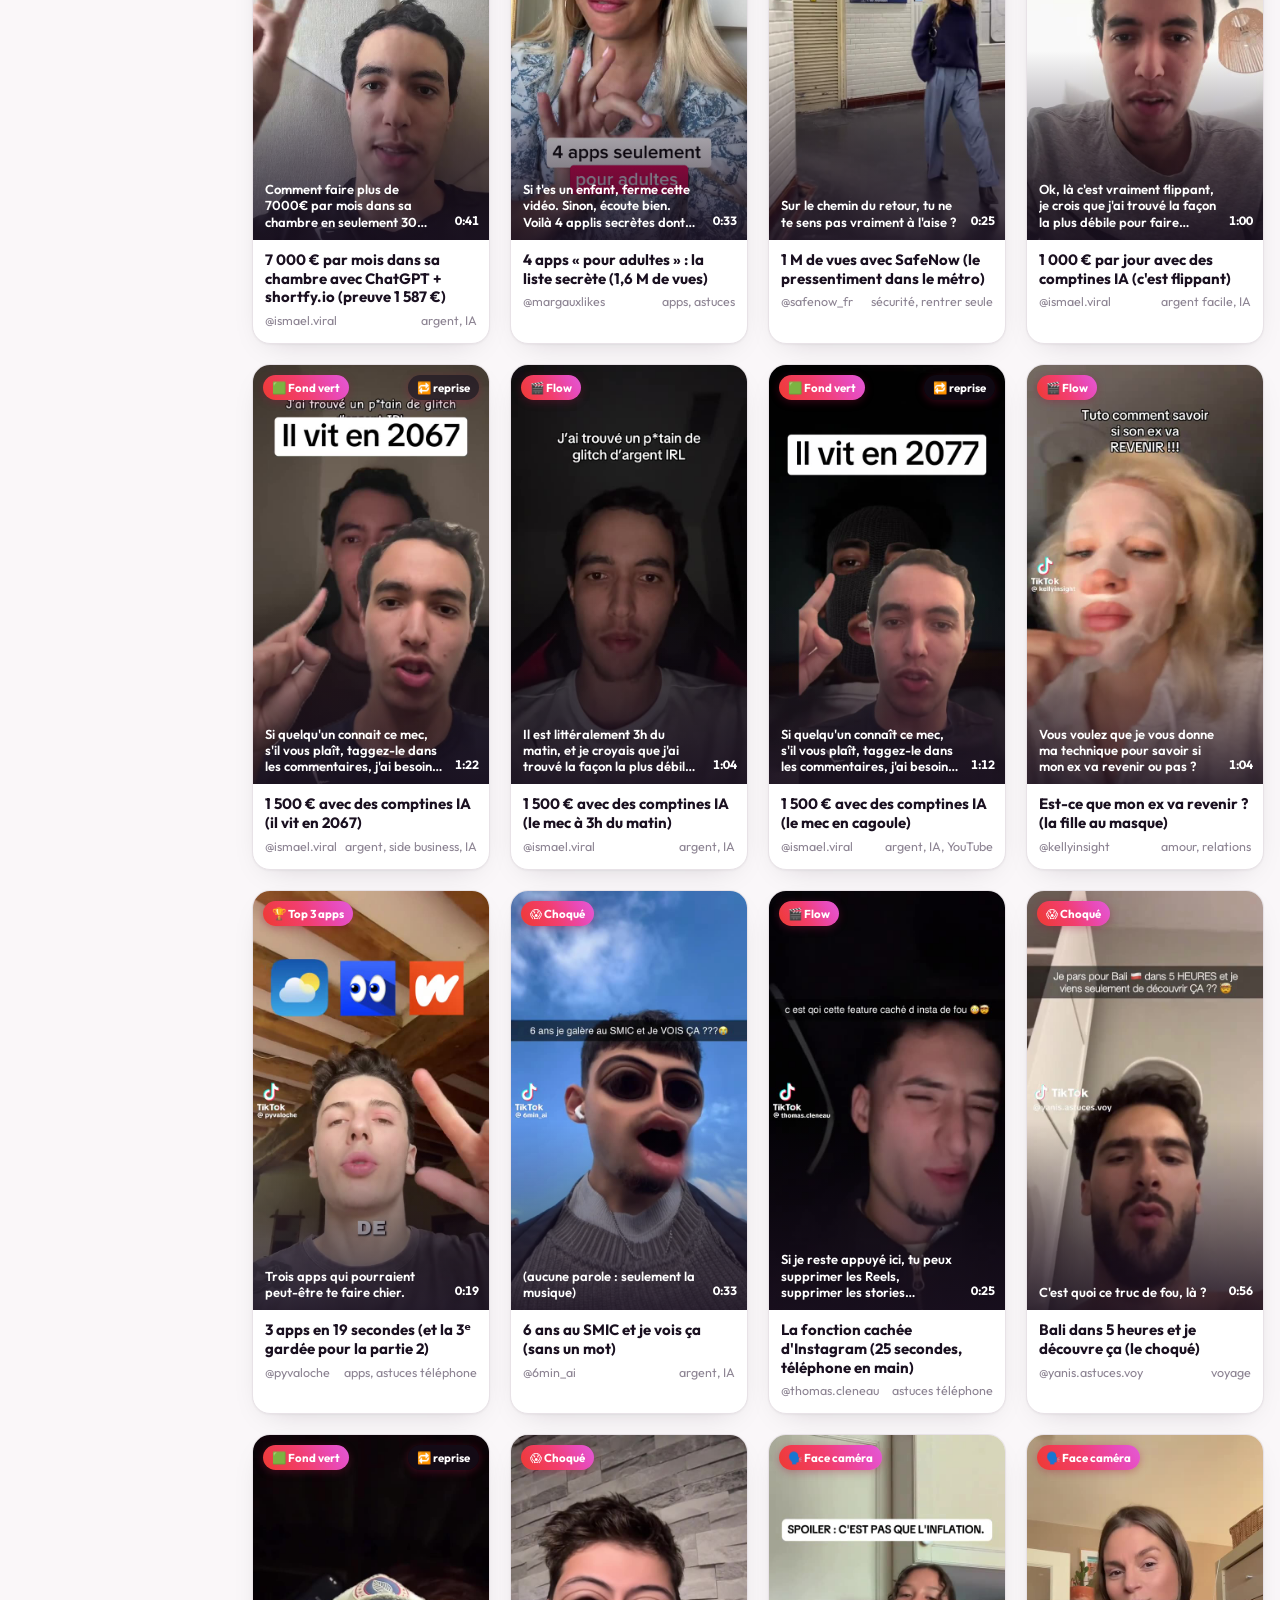
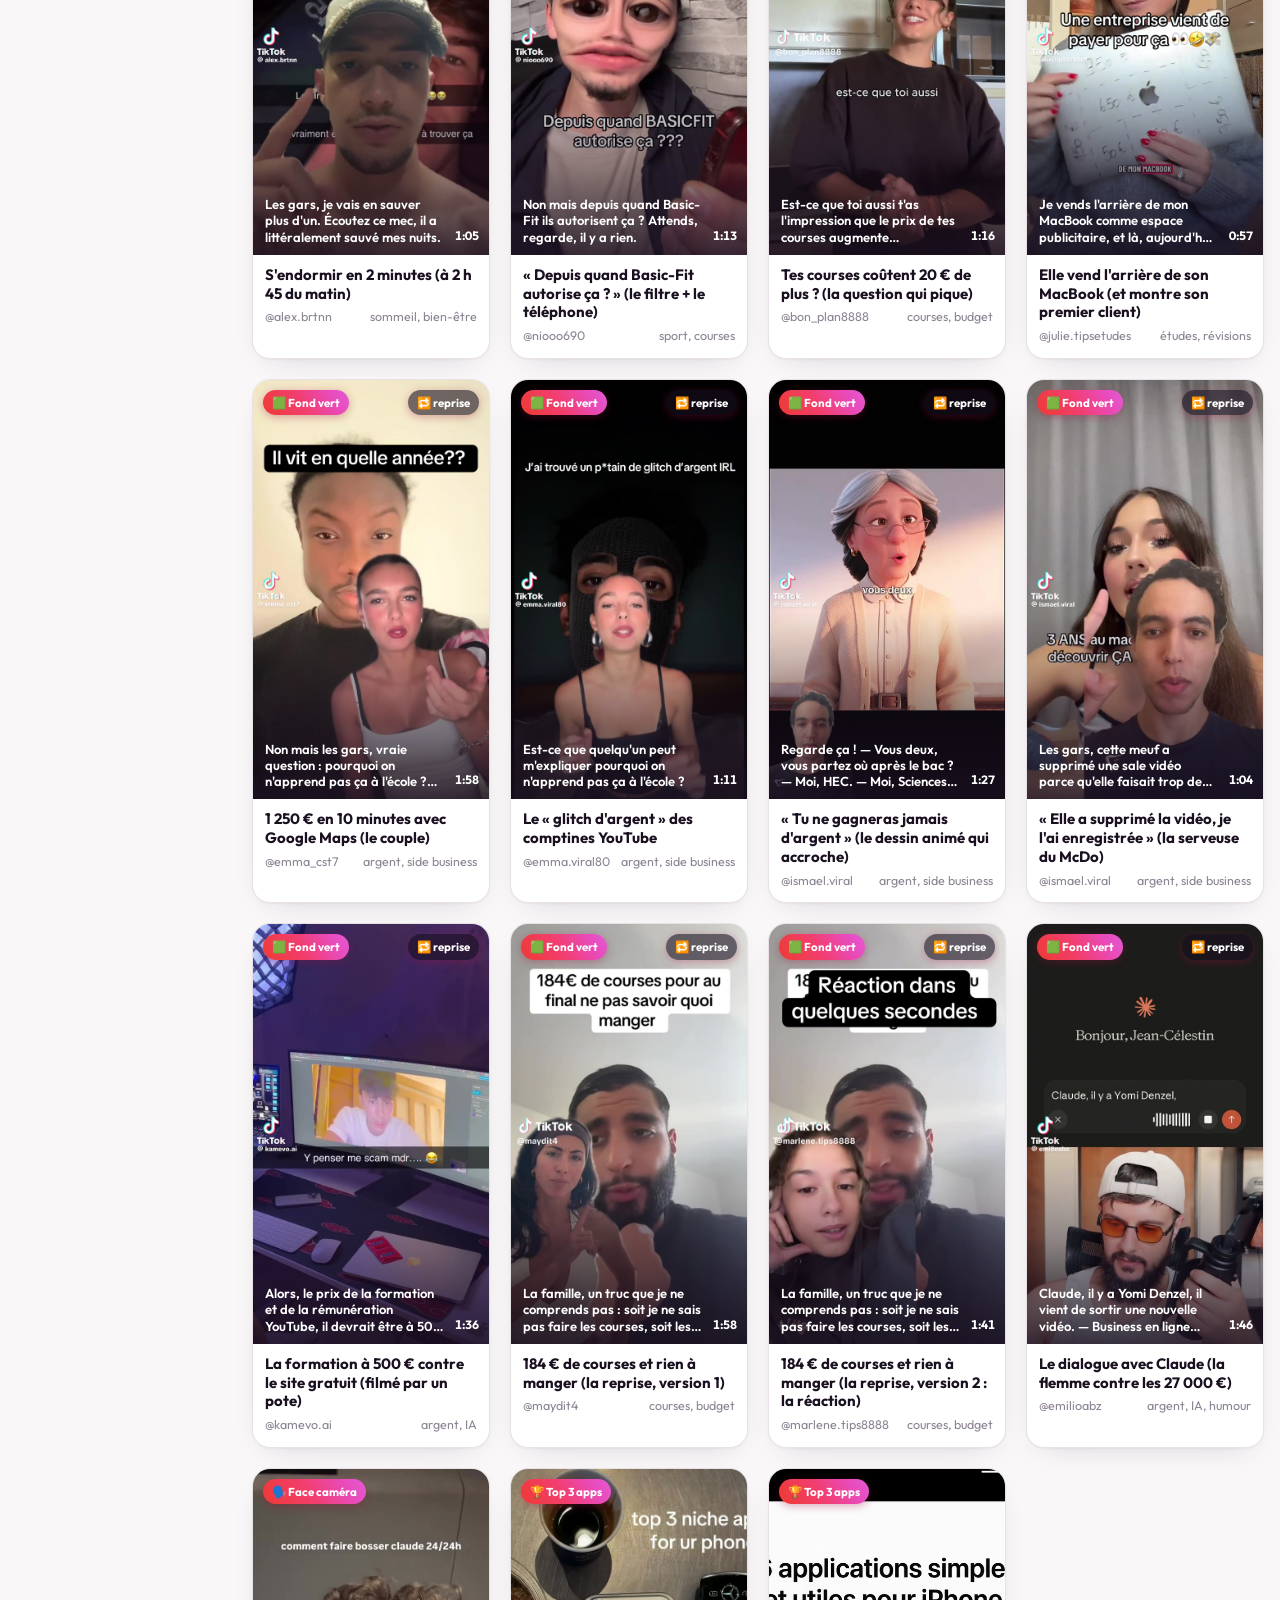
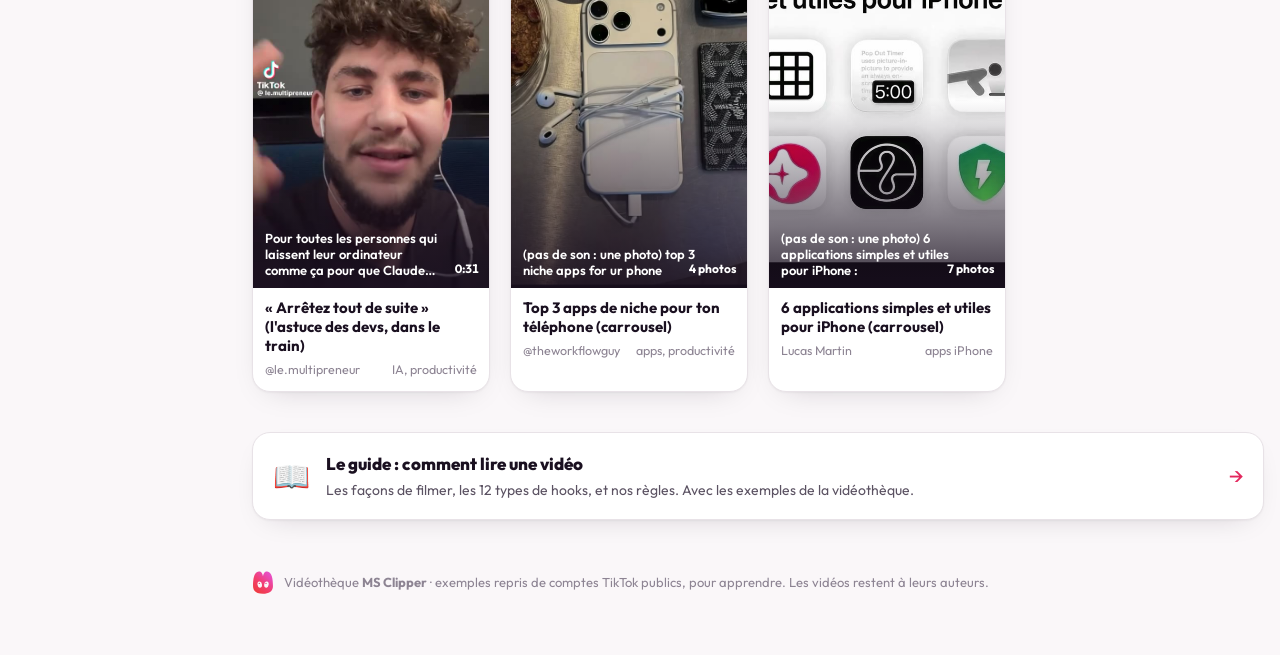
==== commit 05f7ba5c: "Carte « en cours d'ajout » plus claire : l'étape et le temps qu'il reste Co-Authored-By: Claude Opus" ====
--- a/site/index.html
+++ b/site/index.html
@@ -166,6 +166,6 @@
     </div>
   </section>
 
-  <script src="app.js?v=8"></script>
+  <script src="app.js?v=9"></script>
 </body>
 </html>
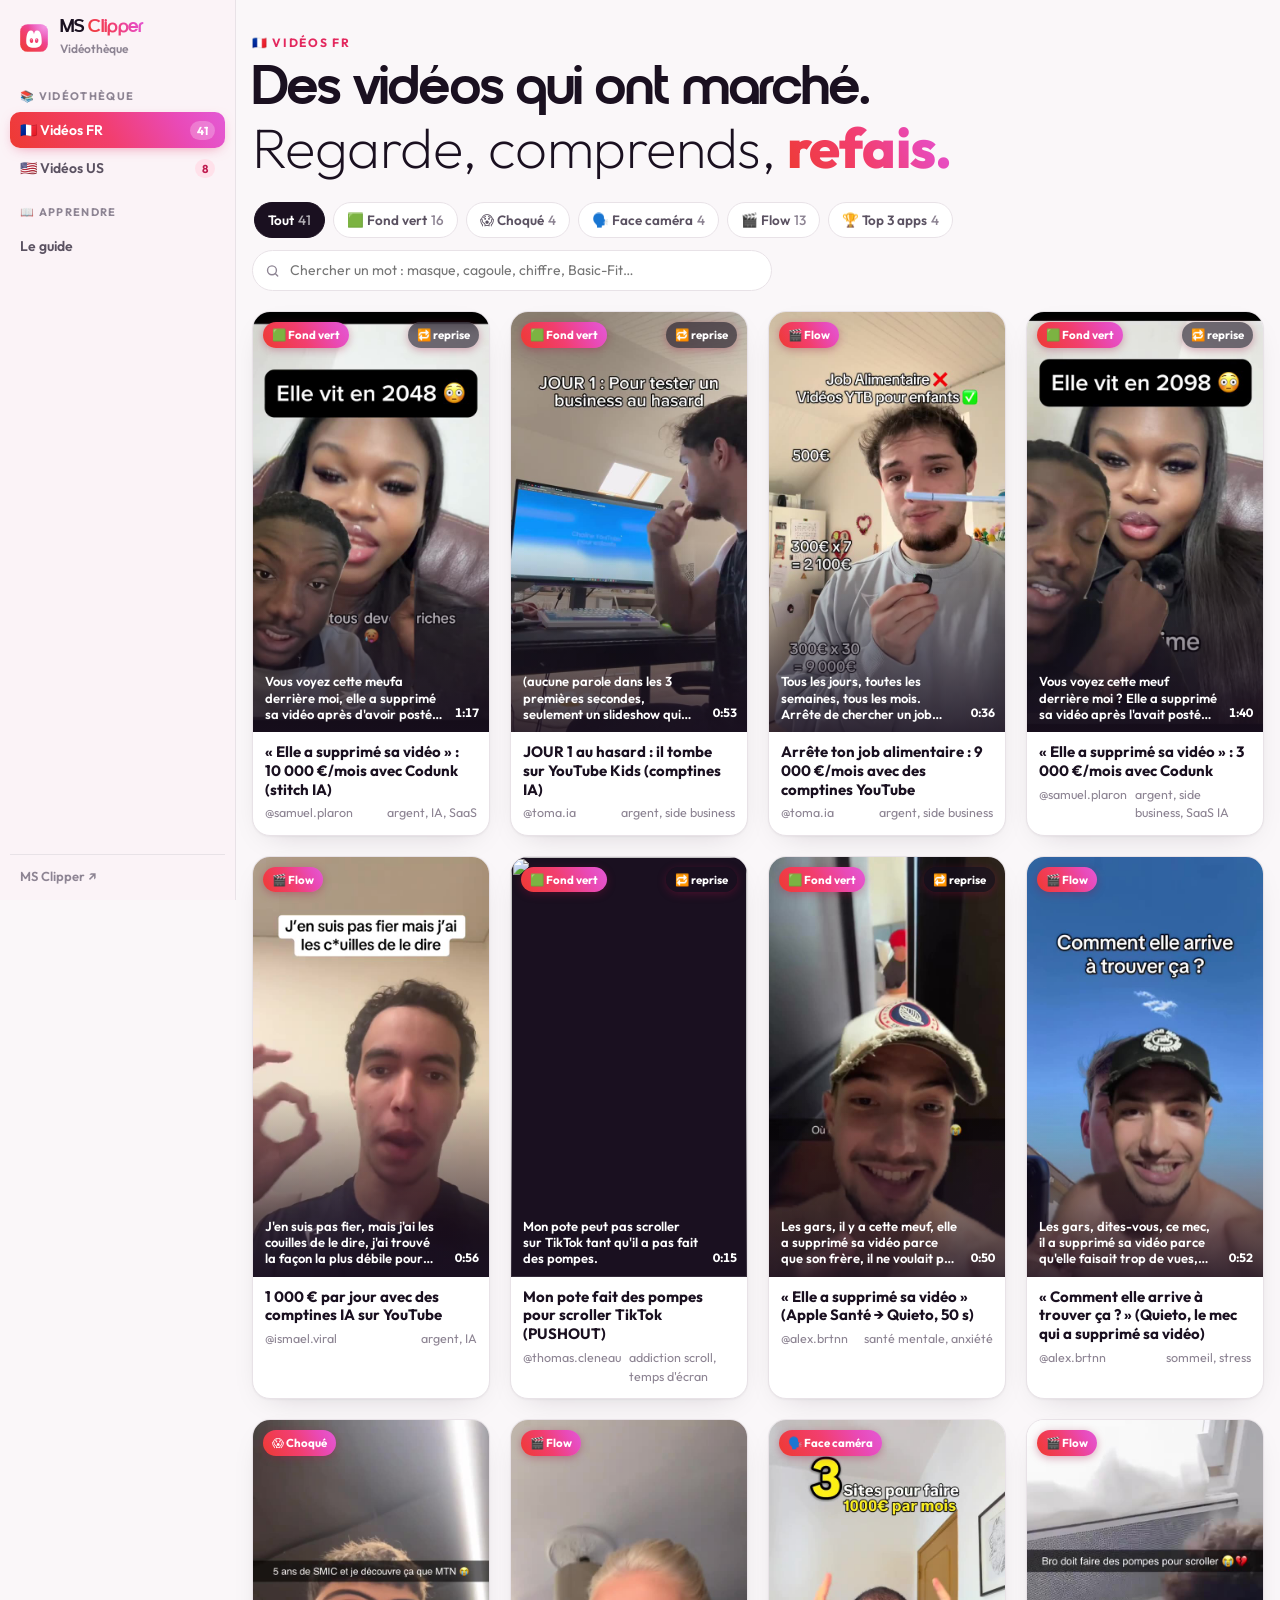
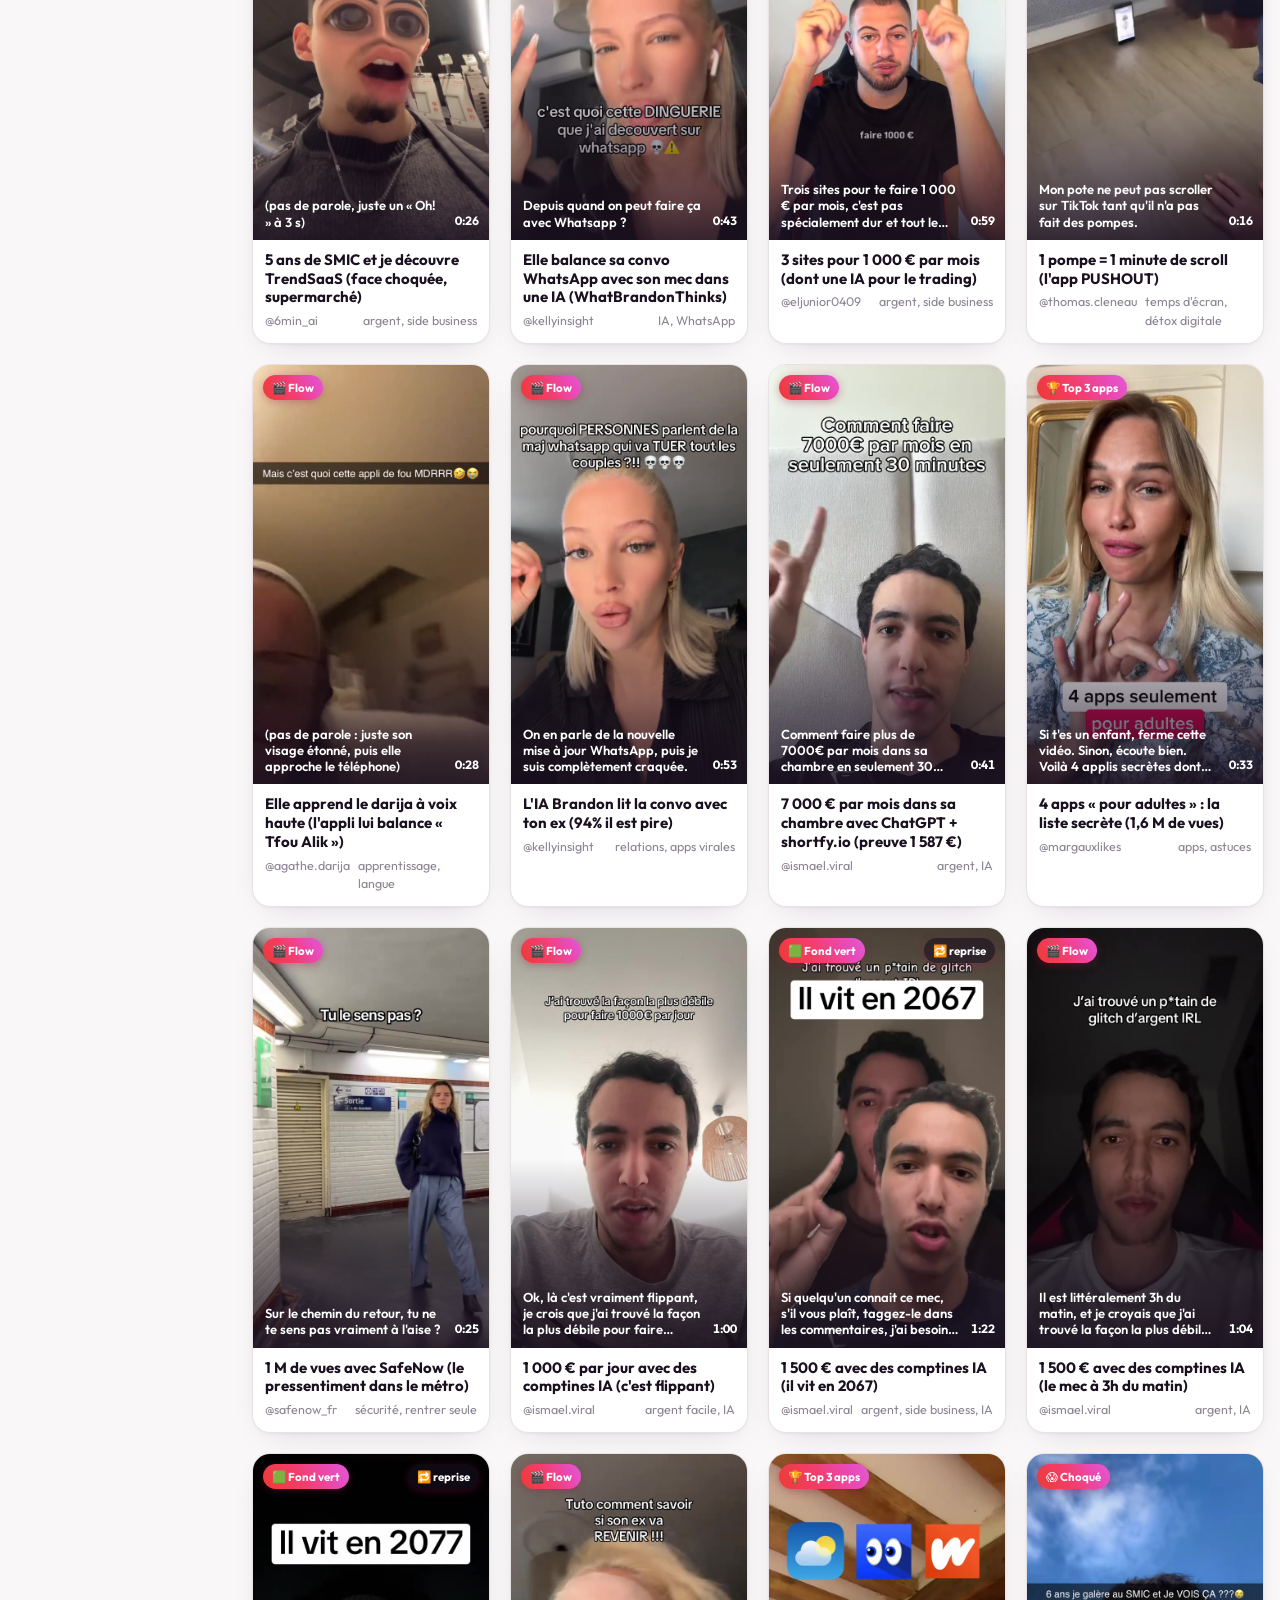
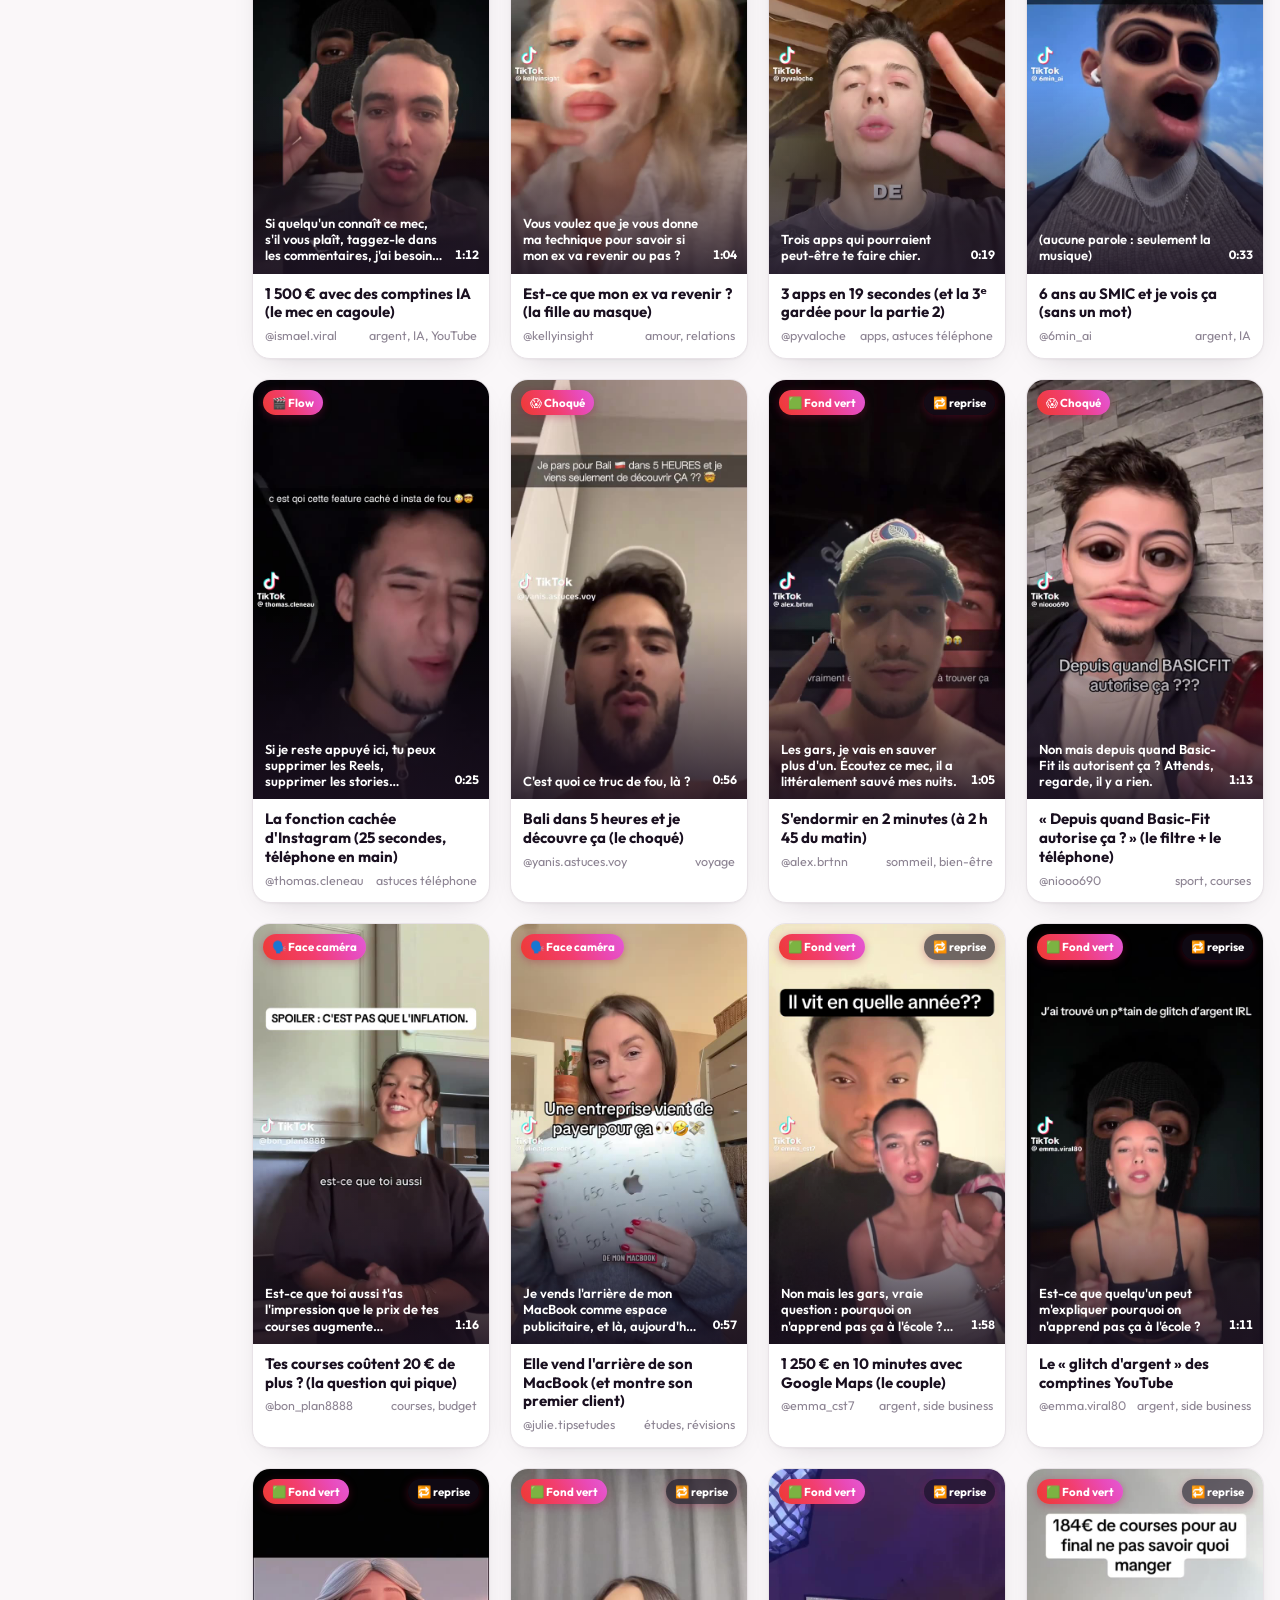
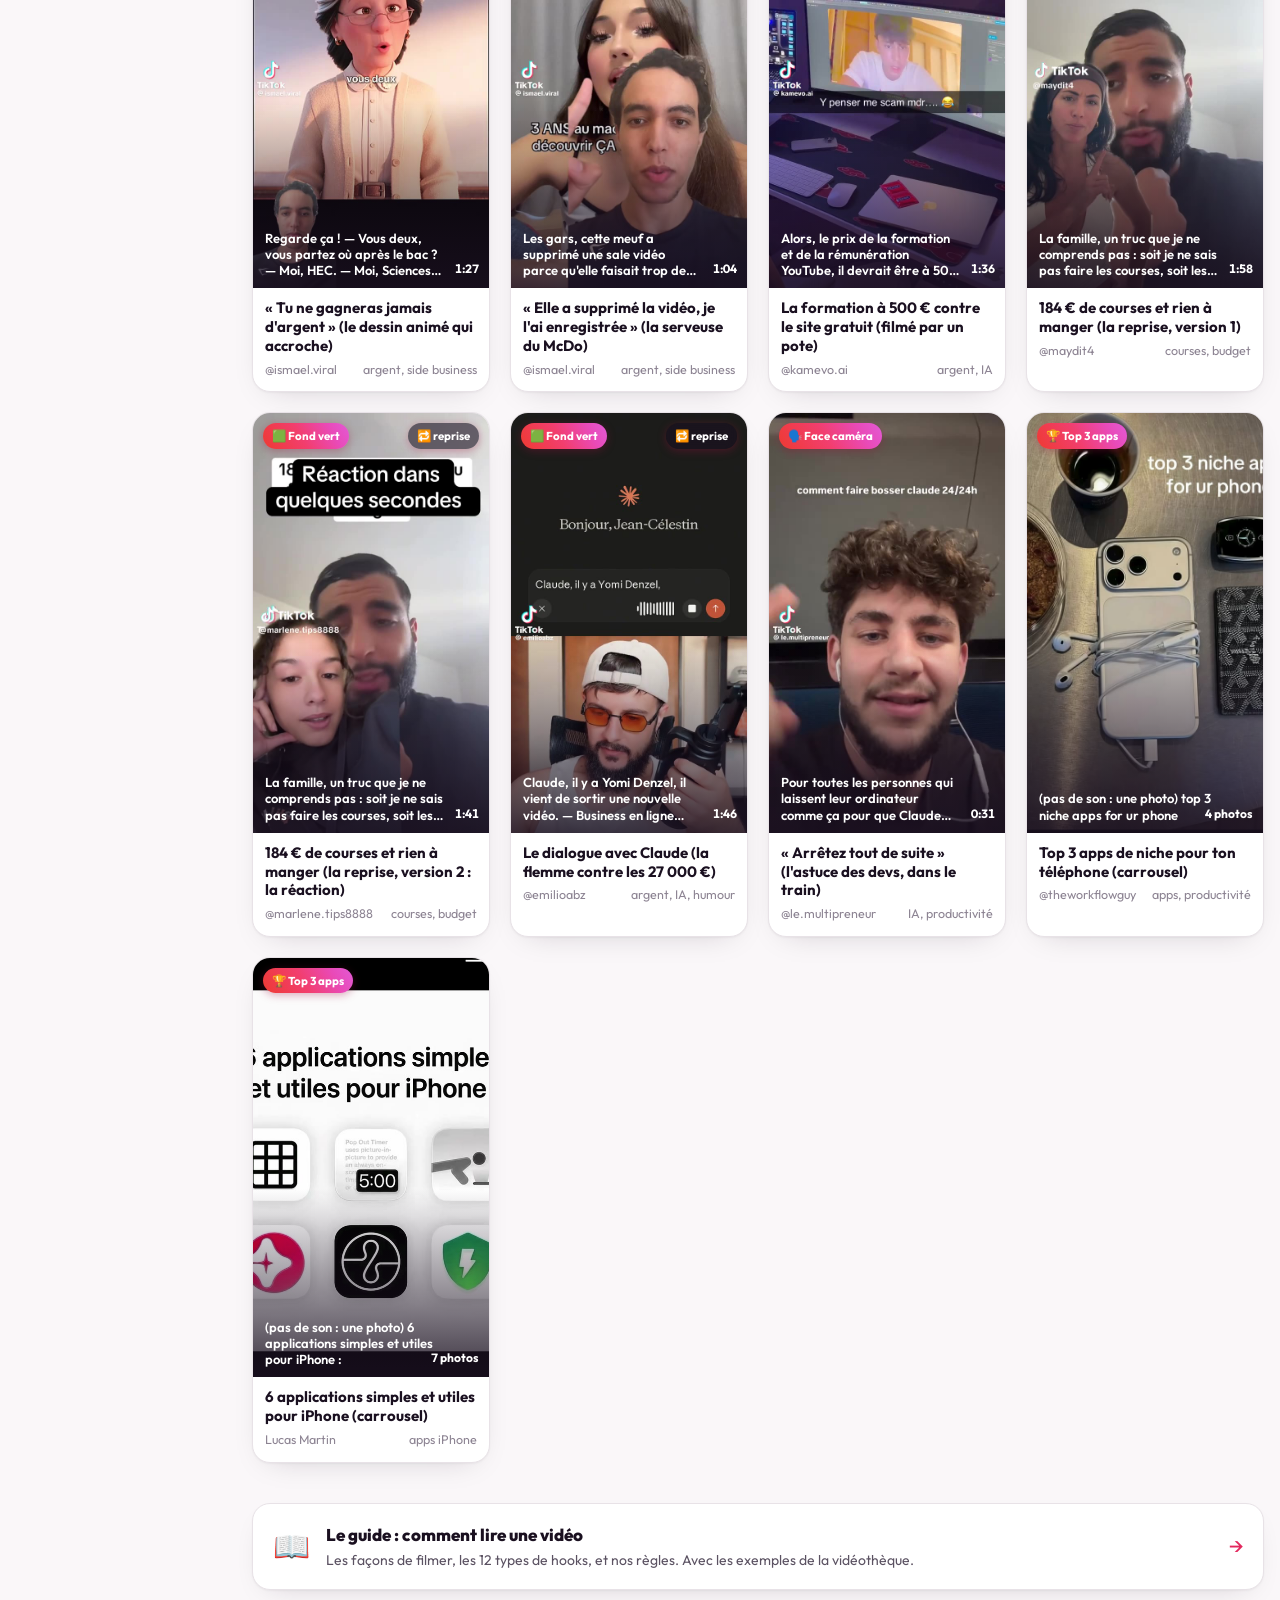
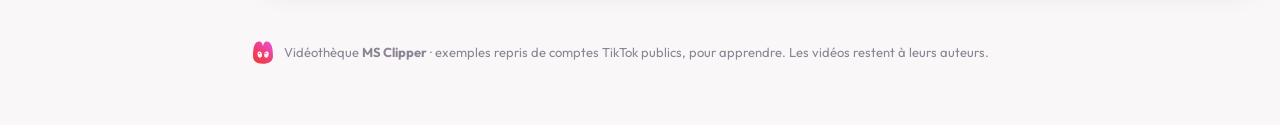
==== commit df99a170: "Guide : page « Modèles UGC Opustory » (@toma.ia, @samuel.plaron, déroulé, idées de vidéos, règles) C" ====
--- a/site/index.html
+++ b/site/index.html
@@ -16,7 +16,7 @@
   <link rel="preconnect" href="https://fonts.googleapis.com">
   <link rel="preconnect" href="https://fonts.gstatic.com" crossorigin>
   <link href="https://fonts.googleapis.com/css2?family=Outfit:wght@200;300;400;500;600;700;800;900&display=swap" rel="stylesheet">
-  <link rel="stylesheet" href="style.css?v=7">
+  <link rel="stylesheet" href="style.css?v=9">
 </head>
 <body>
   <aside class="side" id="side" aria-label="Menu">
@@ -120,6 +120,7 @@
         <a href="#guide-formats">Les formats</a>
         <a href="#guide-hooks">Les hooks</a>
         <a href="#guide-regles">Nos règles</a>
+        <a href="#guide-ugc">Modèles UGC Opustory</a>
       </nav>
     </div>
     <div class="guide-corps">
@@ -163,9 +164,76 @@
         <h2 class="display">5 · Les mots</h2>
         <div class="defs" id="defs"></div>
       </section>
+
+      <section class="g-section" id="guide-ugc">
+        <h2 class="display">6 · Modèles UGC Opustory</h2>
+        <p class="g-intro">Des comptes qui parlent d'un business ou d'un outil d'IA, montrent l'écran et donnent le résultat. Ce contenu perce déjà, et on peut en faire plein de variantes. Voici les 2 comptes à regarder, ce qu'ils ont en commun, et comment le refaire avec Opustory.</p>
+
+        <div class="g-formats">
+          <article class="g-format">
+            <div class="g-format-tete"><span class="g-emoji">🧑‍💻</span><h3>Modèle 1 : @toma.ia</h3><a class="g-n" href="https://www.tiktok.com/@toma.ia" target="_blank" rel="noopener">Voir le compte ↗</a></div>
+            <p class="g-def">5 vidéos du 21 au 25/10, de 36 à 53 s. Deux ont percé : « J'aurais dû faire ça avant… » (69 k vues) et « Sans doute le business le plus rentable » (45,5 k vues). Il montre Shortfy, un concurrent direct (des vidéos faites par l'IA).</p>
+            <div class="g-lignes">
+              <p><b>🪝 L'accroche</b>Une accroche argent écrite à l'écran : « Job alimentaire ❌ / Vidéos YouTube pour enfants ✅ », avec des montants qui montent.</p>
+              <p><b>🎥 Comment c'est filmé</b>Face caméra 2 à 3 s. Puis l'écran de l'ordinateur, filmé au téléphone, montré au stylet.</p>
+              <p><b>🪜 Ce qu'il montre</b>Les vraies étapes : la niche, l'idée, l'outil qui fabrique, la vidéo finie.</p>
+              <p><b>📅 En série</b>« JOUR 1 : pour tester un business au hasard », puis Jour 2.</p>
+            </div>
+            <div class="minis" data-fiches="t48273185,t70021921"></div>
+          </article>
+
+          <article class="g-format">
+            <div class="g-format-tete"><span class="g-emoji">🟩</span><h3>Modèle 2 : @samuel.plaron</h3><a class="g-n" href="https://www.tiktok.com/@samuel.plaron" target="_blank" rel="noopener">Voir le compte ↗</a></div>
+            <p class="g-def">1,5 M vues (vidéo du 22/10) et 228 k vues (vidéo du 21/10). Des vidéos de 74 à 100 s.</p>
+            <div class="g-lignes">
+              <p><b>🎥 Comment c'est filmé</b>Fond vert avec reprise : il reprend la « storytime » d'une créatrice qui donne des idées de business avec l'IA. Lui réagit en petit, en bas à gauche.</p>
+              <p><b>🪝 L'accroche</b>Écrite à l'écran : « Elle vit en 2098 😳 » (« Elle vit en 2048 😳 » sur la vidéo à 228 k vues).</p>
+              <p><b>✍️ La légende</b>« Je l'ai enregistrée pour vous, me remerciez pas 🙏 ».</p>
+            </div>
+            <div class="minis" data-fiches="t70673697,t64195361"></div>
+          </article>
+        </div>
+
+        <h3 class="g-sous">🔁 Ce qui revient chez les deux</h3>
+        <div class="g-regles">
+          <div class="g-regle"><span class="g-emoji">✍️</span><div><b>Une accroche écrite très courte</b><p>Sur le résultat ou sur la surprise.</p></div></div>
+          <div class="g-regle"><span class="g-emoji">🙋</span><div><b>Un humain à l'écran</b><p>Même en petit. Il réagit ou il explique.</p></div></div>
+          <div class="g-regle"><span class="g-emoji">📱</span><div><b>L'outil montré pour de vrai</b><p>Jamais présenté comme une publicité.</p></div></div>
+          <div class="g-regle"><span class="g-emoji">🎁</span><div><b>Une légende « bon plan »</b><p>On a l'impression qu'il partage un bon plan.</p></div></div>
+        </div>
+
+        <h3 class="g-sous">⏱️ Le déroulé à reprendre pour Opustory</h3>
+        <ol class="g-grille">
+          <li><b>0 – 3 s · Le résultat</b><span>Le résultat d'abord : la vidéo animée finie, ou un chiffre réel.</span></li>
+          <li><b>3 – 15 s · L'outil nommé</b><span>« J'ai fait ça avec Opustory », dit avant 20 s.</span></li>
+          <li><b>15 – 40 s · Les étapes</b><span>On montre les étapes : coller ou dicter l'histoire, le style, la voix, la vidéo sort. En accéléré, écran filmé.</span></li>
+          <li><b>40 – 55 s · La fin</b><span>La vidéo publiée, la suite promise, ou une question en commentaire.</span></li>
+        </ol>
+
+        <h3 class="g-sous">💡 Les idées de vidéos</h3>
+        <div class="g-hooks">
+          <article class="g-hook"><div class="g-hook-tete"><h3>Jour X : je lance une page d'histoires animées</h3></div><div class="g-lignes"><p><b>🎬 Format</b>Série, face caméra + écran</p><p><b>🪝 Accroche (0 – 3 s)</b>« Jour 1 : je lance une page TikTok d'histoires, sans montrer ma tête. »</p><p><b>👀 Ce qu'on voit</b>La création du compte, la 1re vidéo faite avec Opustory, les vraies vues au fil des jours.</p></div></article>
+          <article class="g-hook"><div class="g-hook-tete"><h3>Job alimentaire ou page d'histoires</h3></div><div class="g-lignes"><p><b>🎬 Format</b>Face caméra + écran (style @toma.ia)</p><p><b>🪝 Accroche (0 – 3 s)</b>« Job alimentaire ❌ / Histoires animées ✅ »</p><p><b>👀 Ce qu'on voit</b>Le parcours Opustory en accéléré, la vidéo finie, les vraies stats. Aucun montant inventé.</p></div></article>
+          <article class="g-hook"><div class="g-hook-tete"><h3>Cette vidéo a pris 5 minutes</h3></div><div class="g-lignes"><p><b>🎬 Format</b>Choqué</p><p><b>🪝 Accroche (0 – 3 s)</b>La vidéo animée en plein écran, puis « Ça m'a pris 5 minutes. »</p><p><b>👀 Ce qu'on voit</b>Un chronomètre, puis le vrai parcours.</p></div></article>
+          <article class="g-hook"><div class="g-hook-tete"><h3>L'histoire de ma grand-mère en dessin animé</h3></div><div class="g-lignes"><p><b>🎬 Format</b>Face caméra, émotion</p><p><b>🪝 Accroche (0 – 3 s)</b>« Ma grand-mère me raconte ça depuis que j'ai 5 ans… »</p><p><b>👀 Ce qu'on voit</b>La dictée au micro, le résultat, la réaction.</p></div></article>
+          <article class="g-hook"><div class="g-hook-tete"><h3>Le même récit dans les 4 styles</h3></div><div class="g-lignes"><p><b>🎬 Format</b>Comparatif</p><p><b>🪝 Accroche (0 – 3 s)</b>« Même histoire, 4 styles. Lequel tu choisis ? »</p><p><b>👀 Ce qu'on voit</b>4 extraits, et une question en commentaire.</p></div></article>
+          <article class="g-hook"><div class="g-hook-tete"><h3>Raconte-moi ta pire histoire, je l'anime</h3></div><div class="g-lignes"><p><b>🎬 Format</b>Réponse aux commentaires</p><p><b>🪝 Accroche (0 – 3 s)</b>« Tu m'as raconté ton pire stage. Le voilà en dessin animé. »</p><p><b>👀 Ce qu'on voit</b>Le commentaire épinglé, puis la vidéo.</p></div></article>
+          <article class="g-hook"><div class="g-hook-tete"><h3>Ce compte fait des vues avec des histoires animées</h3></div><div class="g-lignes"><p><b>🎬 Format</b>Fond vert (style @samuel.plaron)</p><p><b>🪝 Accroche (0 – 3 s)</b>« Ce compte n'a jamais montré sa tête, et pourtant… »</p><p><b>👀 Ce qu'on voit</b>Devant un compte d'histoires qui a percé, puis comment il est fait.</p></div></article>
+          <article class="g-hook"><div class="g-hook-tete"><h3>Mon pote raconte, moi j'anime</h3></div><div class="g-lignes"><p><b>🎬 Format</b>Duo</p><p><b>🪝 Accroche (0 – 3 s)</b>« Raconte-moi ta pire honte. Je te la rends en vidéo. »</p><p><b>👀 Ce qu'on voit</b>L'un raconte, l'autre tape, et on regarde le résultat ensemble.</p></div></article>
+          <article class="g-hook"><div class="g-hook-tete"><h3>J'ai testé une IA qui fait des vidéos d'histoires</h3></div><div class="g-lignes"><p><b>🎬 Format</b>Flow</p><p><b>🪝 Accroche (0 – 3 s)</b>« J'ai donné une phrase à une IA. Voilà ce qu'elle en a fait. »</p><p><b>👀 Ce qu'on voit</b>Une phrase tapée, et la vidéo d'une minute qui en sort.</p></div></article>
+        </div>
+
+        <h3 class="g-sous">📏 Les règles</h3>
+        <div class="g-regles">
+          <div class="g-regle"><span class="g-emoji">🪝</span><div><b>L'accroche = le sujet + le résultat</b><p>Jamais l'outil. Opustory est nommé avant 20 s.</p></div></div>
+          <div class="g-regle"><span class="g-emoji">📱</span><div><b>Le vrai écran d'Opustory</b><p>Filmé, ou en incrustation en bas à gauche, un peu remontée.</p></div></div>
+          <div class="g-regle"><span class="g-emoji">🚫</span><div><b>Aucun chiffre inventé</b><p>Pas de promesse de revenus.</p></div></div>
+          <div class="g-regle"><span class="g-emoji">😄</span><div><b>Le créateur garde son style</b><p>Et au moins une touche d'humour.</p></div></div>
+        </div>
+      </section>
     </div>
   </section>
 
-  <script src="app.js?v=9"></script>
+  <script src="app.js?v=10"></script>
 </body>
 </html>
--- a/site/style.css
+++ b/site/style.css
@@ -565,6 +565,8 @@
 .g-ex a:hover { background: var(--brand-100); }
 .g-ex small { display: block; color: var(--texte-3); font-size: 11.5px; }
 .g-regles { display: grid; gap: 10px; }
+.g-sous { margin: 28px 0 12px; font-size: 19px; font-weight: 800; }
+a.g-n:hover { color: var(--brand-700); }
 .g-regle { display: flex; gap: 12px; align-items: flex-start; padding: 14px 16px; border-radius: 14px; background: var(--carte); border: 1px solid var(--bord); }
 .g-regle b { font-size: 15.5px; font-weight: 800; }
 .g-regle p { margin: 3px 0 0; font-size: 14px; color: var(--texte-2); }
@@ -689,3 +691,4 @@
 .carte.en-cours .visuel { background: linear-gradient(160deg, var(--ink), #3a1a2d); }
 .carte.en-cours .visuel video { width: 100%; height: 100%; object-fit: cover; opacity: 0.55; }
 .carte.en-cours .titre { color: var(--brand); }
+.fiche-barre .retour { flex-shrink: 0; white-space: nowrap; }
